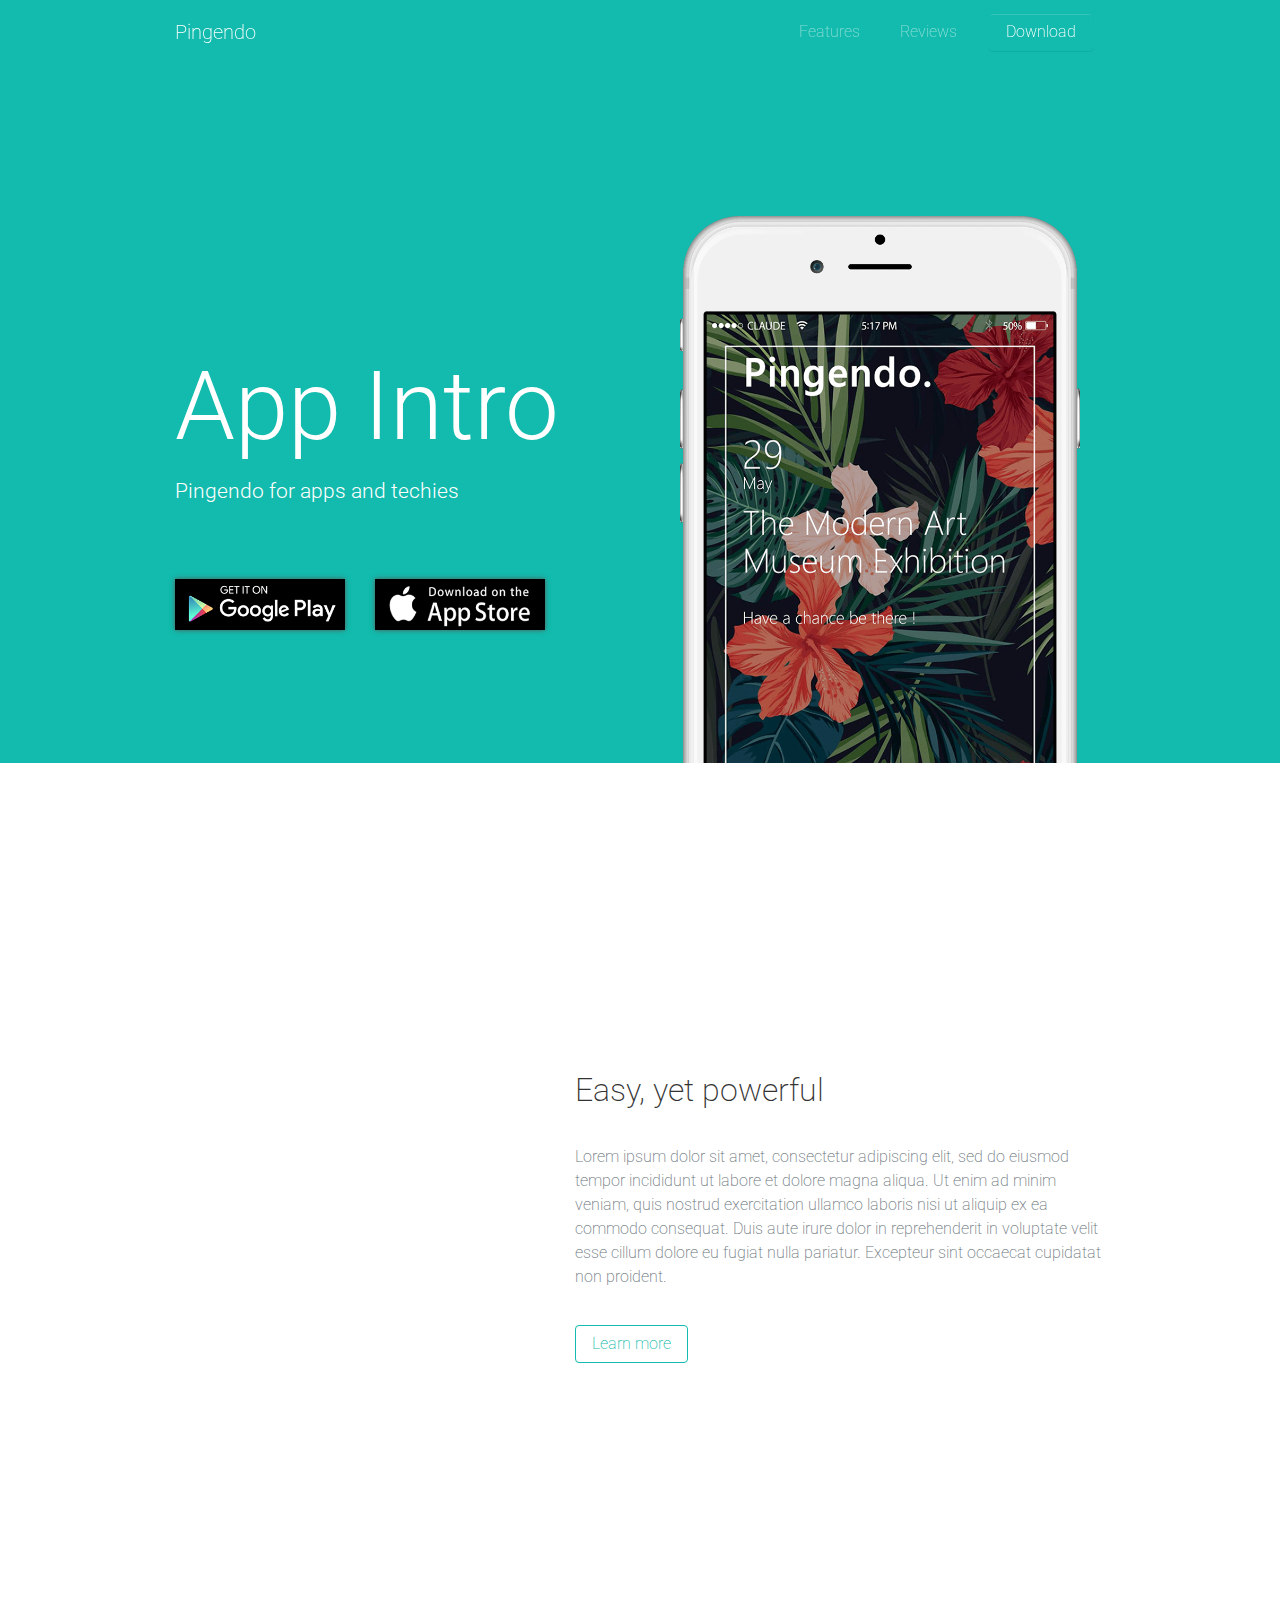
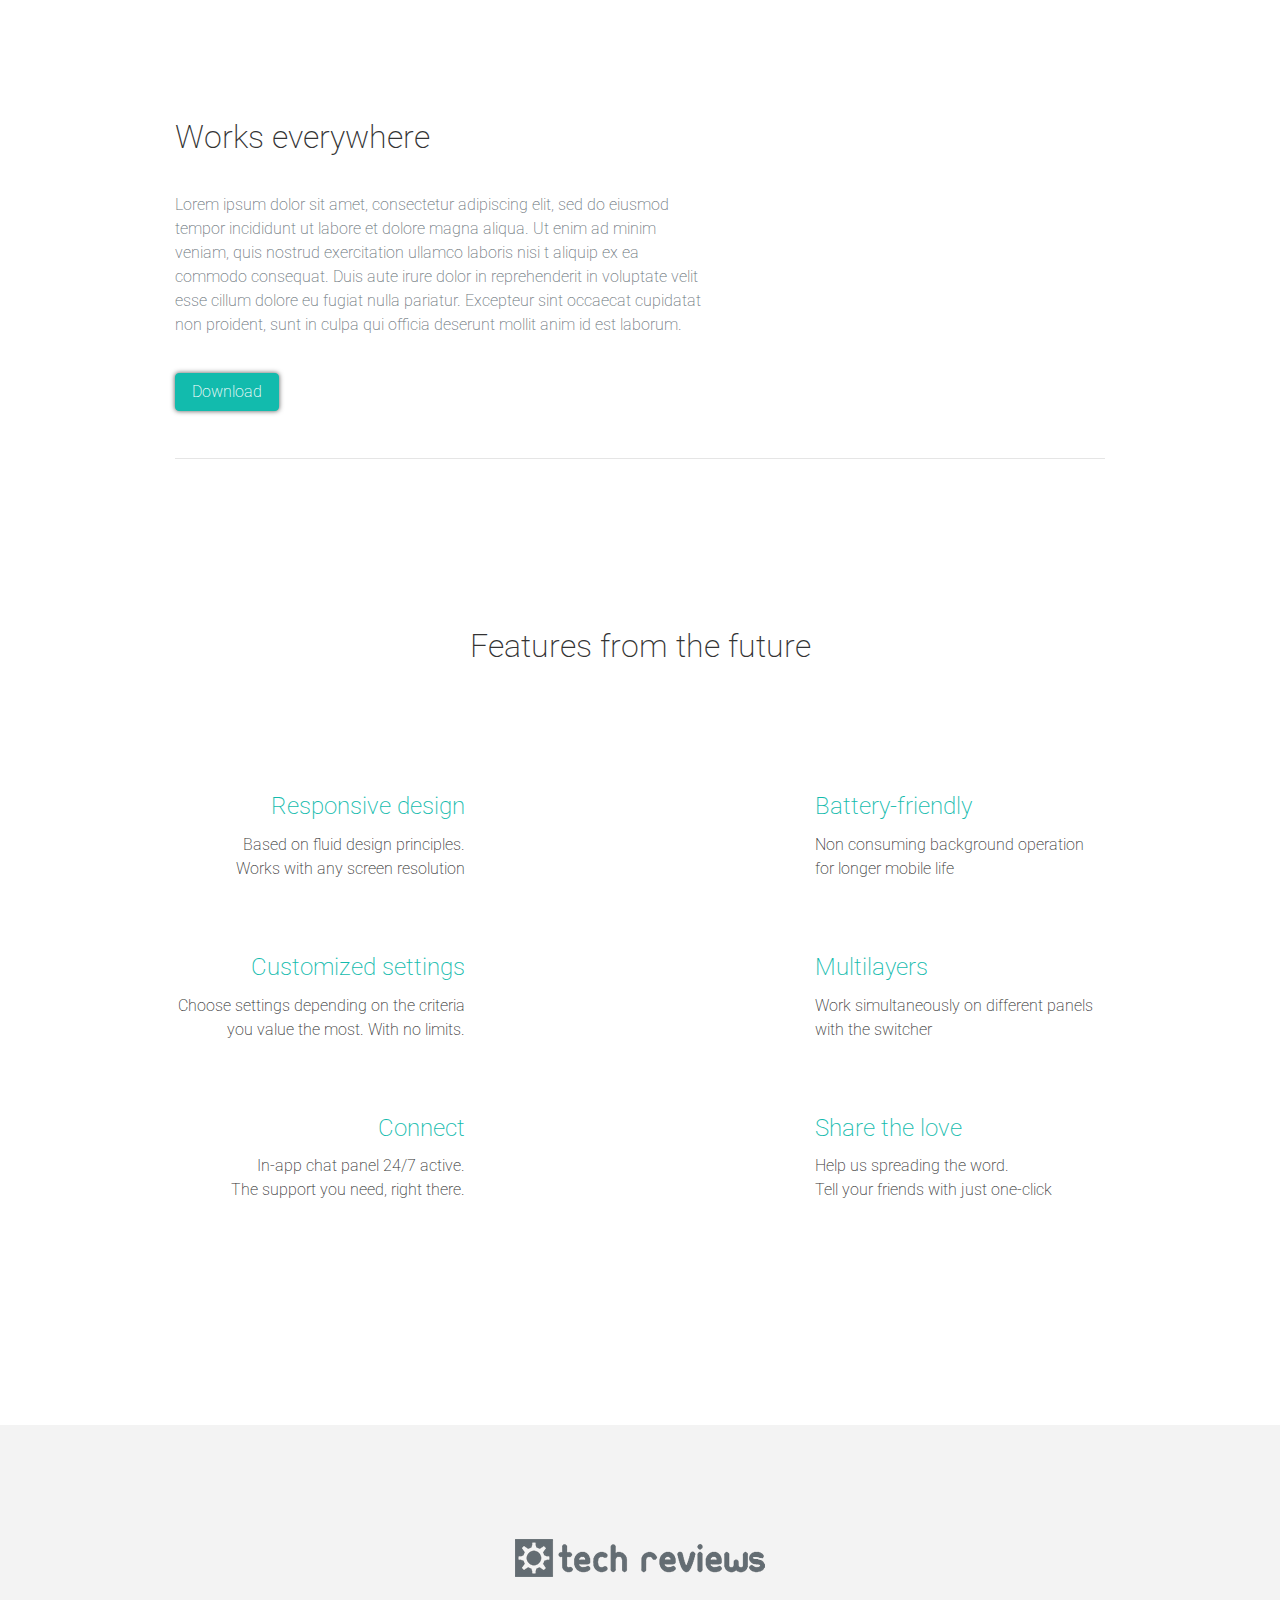
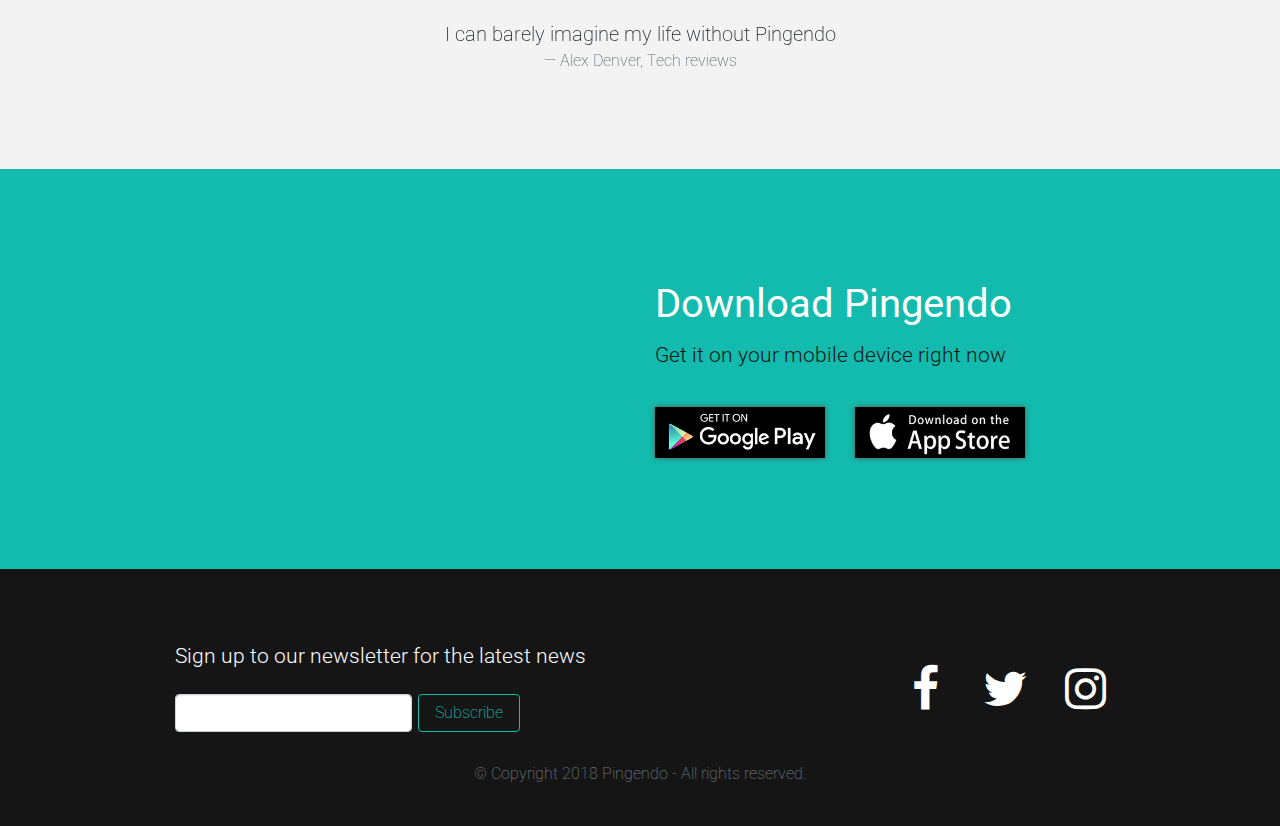
==== index.html @ b456b9fa "Commit" ====
<!DOCTYPE html>
<html>

<head>
  <meta charset="utf-8">
  <meta name="viewport" content="width=device-width, initial-scale=1">
  <!-- PAGE settings -->
  <link rel="icon" href="https://templates.pingendo.com/assets/Pingendo_favicon.ico">
  <title>App Aquamarine - Pingendo template</title>
  <meta name="description" content="Free Bootstrap 4 Pingendo Aquamarine template made for app and softwares.">
  <meta name="keywords" content="Pingendo app aquamarine free template bootstrap 4">
  <!-- CSS dependencies -->
  <link rel="stylesheet" href="https://cdnjs.cloudflare.com/ajax/libs/font-awesome/4.7.0/css/font-awesome.min.css" type="text/css">
  <link rel="stylesheet" href="aquamarine.css">
  <!-- Script: Make my navbar transparent when the document is scrolled to top -->
  <script src="js/navbar-ontop.js"></script>
  <!-- Script: Animated entrance -->
  <script src="js/animate-in.js"></script>
</head>

<body>
  <!-- Navbar -->
  <nav class="navbar navbar-expand-md navbar-dark fixed-top bg-dark">
    <div class="container"> <a class="navbar-brand" href="#">Pingendo</a> <button class="navbar-toggler navbar-toggler-right" type="button" data-toggle="collapse" data-target="#navbar2SupportedContent" aria-controls="navbar2SupportedContent" aria-expanded="false" aria-label="Toggle navigation"> <span class="navbar-toggler-icon"></span> </button>
      <div class="collapse navbar-collapse text-center justify-content-end" id="navbar2SupportedContent">
        <ul class="navbar-nav">
          <li class="nav-item mx-2"> <a class="nav-link" href="#features">Features</a> </li>
          <li class="nav-item mx-2"> <a class="nav-link" href="#reviews">Reviews</a> </li>
        </ul> <a class="btn navbar-btn text-white mx-2 btn-primary" href="#download">Download</a> </div>
    </div>
  </nav>
  <!-- Cover -->
  <div class="pt-5 bg-primary">
    <div class="container mt-5 pt-5">
      <div class="row">
        <div class="col-md-6 my-5 text-lg-left text-center align-self-center">
          <h1 class="display-1">App Intro</h1>
          <p class="lead">Pingendo for apps and techies</p>
          <div class="row mt-5">
            <div class="col-6 col-lg-5"> <a href="#">
                <img class="center-block img-fluid d-block shadowed" src="assets/app/download_android.png"> </a> </div>
            <div class="col-6 col-lg-5"> <a href="#">
                <img class="center-block img-fluid d-block shadowed" src="assets/app/download_ios.png"> </a> </div>
          </div>
        </div>
        <div class="col-md-6"> <img class="img-fluid d-block mx-auto" src="assets/app/iphone_cover_light.png" width="400"> </div>
      </div>
    </div>
  </div>
  <!-- Article style section -->
  <div class="py-5">
    <div class="container">
      <div class="row py-5">
        <div class="col-md-5 order-2 order-md-1"> <img class="img-fluid d-block my-3 mx-auto animate-in-left" src="assets/app/iphone_side_light.png" width="200"> </div>
        <div class="col-md-7 align-self-center order-1 order-md-2 my-3 text-md-left text-center">
          <h2>Easy, yet powerful</h2>
          <p class="my-4 text-muted">Lorem ipsum dolor sit amet, consectetur adipiscing elit, sed do eiusmod tempor incididunt ut labore et dolore magna aliqua. Ut enim ad minim veniam, quis nostrud exercitation ullamco laboris nisi ut aliquip ex ea commodo consequat. Duis aute
            irure dolor in reprehenderit in voluptate velit esse cillum dolore eu fugiat nulla pariatur. Excepteur sint occaecat cupidatat non proident.</p> <a class="btn btn-outline-primary" href="#features">Learn more</a> </div>
      </div>
      <div class="row pt-5">
        <div class="align-self-center col-lg-7 text-md-left text-center">
          <h2>Works everywhere</h2>
          <p class="my-4 text-muted">Lorem ipsum dolor sit amet, consectetur adipiscing elit, sed do eiusmod tempor incididunt ut labore et dolore magna aliqua. Ut enim ad minim veniam, quis nostrud exercitation ullamco laboris nisi t aliquip ex ea commodo consequat. Duis aute
            irure dolor in reprehenderit in voluptate velit esse cillum dolore eu fugiat nulla pariatur. Excepteur sint occaecat cupidatat non proident, sunt in culpa qui officia deserunt mollit anim id est laborum.</p> <a class="btn btn-primary shadowed"
            href="#download">Download</a> </div>
        <div class="align-self-center mt-5 col-lg-5"> <img class="img-fluid d-block animate-in-right" src="assets/app/iphone_ipad_light.png"> </div>
      </div>
      <hr class="mt-0"> </div>
  </div>
  <!-- Features -->
  <div class="py-5" id="features">
    <div class="container">
      <div class="row">
        <div class="col-md-12 text-center">
          <h2 class="pb-4">Features from the future</h2>
        </div>
      </div>
      <div class="row">
        <div class="align-self-center text-md-right text-center col-lg-4 col-md-6">
          <h4 class="text-primary">Responsive design</h4>
          <p class="mb-5">Based on fluid design principles. <br>Works with any screen resolution</p>
          <h4 class="text-primary">Customized settings</h4>
          <p class="mb-5">Choose settings depending on the criteria you value the most. With no limits.</p>
          <h4 class="text-primary">Connect</h4>
          <p class="mb-5">In-app chat panel 24/7 active. <br>The support you need, right there.</p>
        </div>
        <div class="my-3 col-md-4 d-none d-lg-block"> <img class="img-fluid d-block mx-auto animate-in-down" src="assets/app/iphone_features_light.png" width="300"> </div>
        <div class="align-self-center text-md-left text-center col-lg-4 col-md-6">
          <h4 class="text-primary">Battery-friendly</h4>
          <p class="mb-5">Non consuming background operation for longer mobile life</p>
          <h4 class="text-primary">Multilayers</h4>
          <p class="mb-5">Work simultaneously on different panels with the switcher</p>
          <h4 class="text-primary">Share the love</h4>
          <p class="mb-5">Help us spreading the word. <br>Tell your friends with just one-click</p>
        </div>
      </div>
    </div>
  </div>
  <!-- Features -->
  <!-- Carousel reviews -->
  <div class="py-5 section text-center bg-light" id="reviews">
    <div class="container">
      <div class="row">
        <div class="col-md-12">
          <div id="carousel" class="carousel slide" data-ride="carousel" data-interval="5000">
            <div class="carousel-inner" role="listbox">
              <div class="carousel-item active"> <img src="assets/app/reviews_logo_1_light.png" class="img-block mx-auto my-3 d-block" width="250" data-holder-rendered="true">
                <div class="blockquote ">
                  <p class="m-0">I can barely imagine my life without Pingendo</p>
                  <div class="blockquote-footer">Alex Denver, Tech reviews</div>
                </div>
              </div>
              <div class="carousel-item"> <img src="assets/app/reviews_logo_2_light.png" class="img-fluid my-3 mx-auto d-block" data-holder-rendered="true">
                <div class="blockquote ">
                  <p class="m-0">Pingendo sets a new standard for apps.</p>
                  <div class="blockquote-footer">Sarah Krichko, APPetizer</div>
                </div>
              </div>
              <div class="carousel-item"> <img src="assets/app/reviews_logo_3_light.png" class="img-fluid my-3 mx-auto d-block" data-holder-rendered="true">
                <div class="blockquote ">
                  <p class="m-0">Amazing, unique, essential and priceless</p>
                  <div class="blockquote-footer">Monica Lay, News apps</div>
                </div>
              </div>
            </div>
          </div>
        </div>
      </div>
    </div>
  </div>
  <!-- Call to action -->
  <div class="bg-primary" id="download">
    <div class="container">
      <div class="row py-3">
        <div class="col-md-6"> <img class="img-fluid d-block my-4 animate-in-left" src="assets/app/iphone_isometric_light.png"> </div>
        <div class="col-md-6 align-self-center text-center text-md-left">
          <h1><b>Download Pingendo</b></h1>
          <p class="lead text-dark">Get it on your mobile device right now</p>
          <div class="row mt-4">
            <div class="col-6 col-md-5"> <a href="#">
                <img class="center-block img-fluid d-block shadowed" src="assets/app/download_android.png"> </a> </div>
            <div class="col-6 col-md-5"> <a href="#">
                <img class="center-block img-fluid d-block shadowed" src="assets/app/download_ios.png"> </a> </div>
          </div>
        </div>
      </div>
    </div>
  </div>
  <!-- Footer -->
  <div class="pt-5 bg-dark">
    <div class="container">
      <div class="row">
        <div class="col-md-9">
          <p class="lead">Sign up to our newsletter for the latest news</p>
          <form class="form-inline">
            <div class="form-group"> <input type="email" class="form-control my-1 mr-1" placeholder="Your e-mail here"> </div> <button type="submit" class="btn my-1 btn-outline-primary">Subscribe</button> </form>
        </div>
        <div class="col-4 col-md-1 align-self-center my-3"> <a href="https://www.facebook.com" target="blank"><i class="fa fa-fw fa-facebook fa-3x text-white"></i></a> </div>
        <div class="col-4 col-md-1 align-self-center my-3"> <a href="https://twitter.com" target="blank"><i class="fa fa-fw fa-twitter fa-3x text-white"></i></a> </div>
        <div class="col-4 col-md-1 align-self-center my-3"> <a href="https://www.instagram.com" target="blank"><i class="fa fa-fw fa-instagram fa-3x text-white"></i></a> </div>
      </div>
      <div class="row">
        <div class="col-md-12 my-3 text-center">
          <p class="text-muted">© Copyright 2018 Pingendo - All rights reserved.</p>
        </div>
      </div>
    </div>
  </div>
  <!-- JavaScript dependencies -->
  <script src="https://code.jquery.com/jquery-3.3.1.min.js"></script>
  <script src="https://cdnjs.cloudflare.com/ajax/libs/popper.js/1.14.3/umd/popper.min.js" integrity="sha384-ZMP7rVo3mIykV+2+9J3UJ46jBk0WLaUAdn689aCwoqbBJiSnjAK/l8WvCWPIPm49" crossorigin="anonymous"></script>
  <script src="https://stackpath.bootstrapcdn.com/bootstrap/4.1.3/js/bootstrap.min.js" integrity="sha384-ChfqqxuZUCnJSK3+MXmPNIyE6ZbWh2IMqE241rYiqJxyMiZ6OW/JmZQ5stwEULTy" crossorigin="anonymous"></script>
  <!-- Script: Smooth scrolling between anchors in the same page -->
  <script src="js/smooth-scroll.js"></script>
</body>

</html>
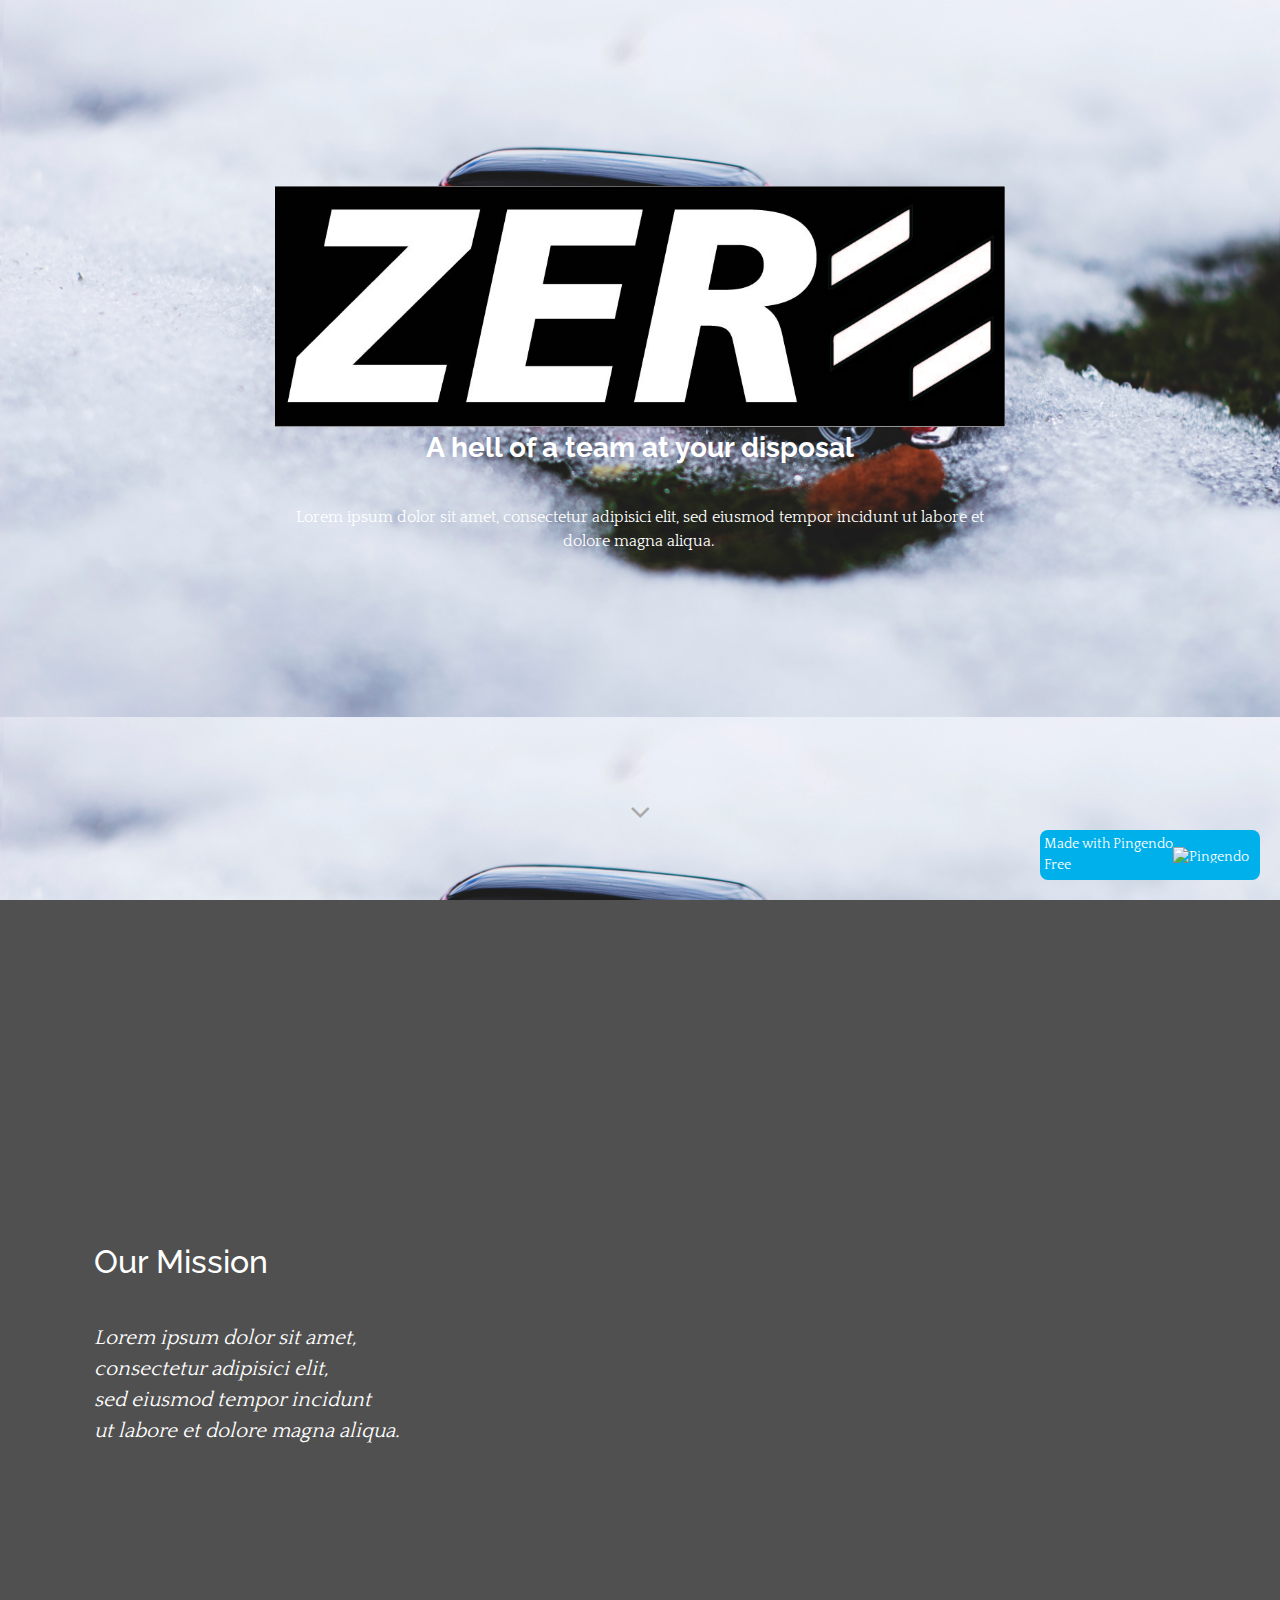
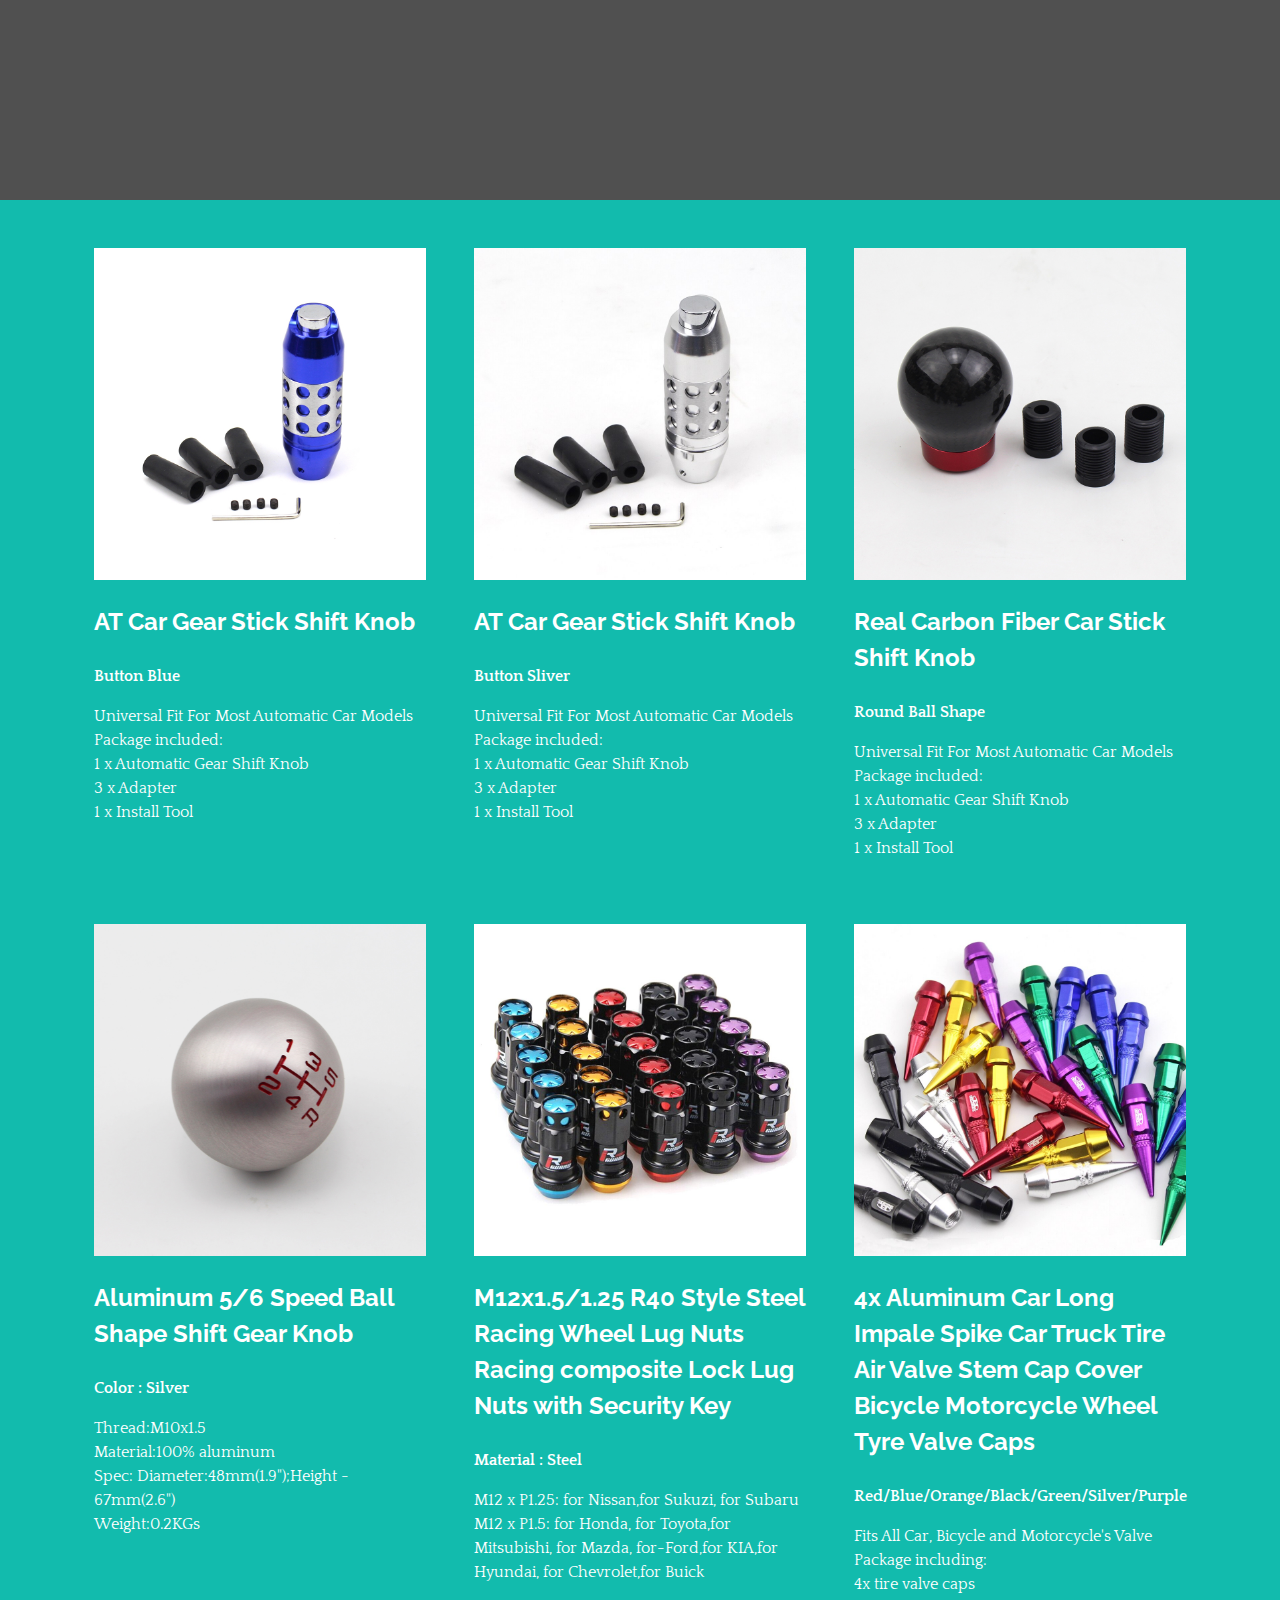
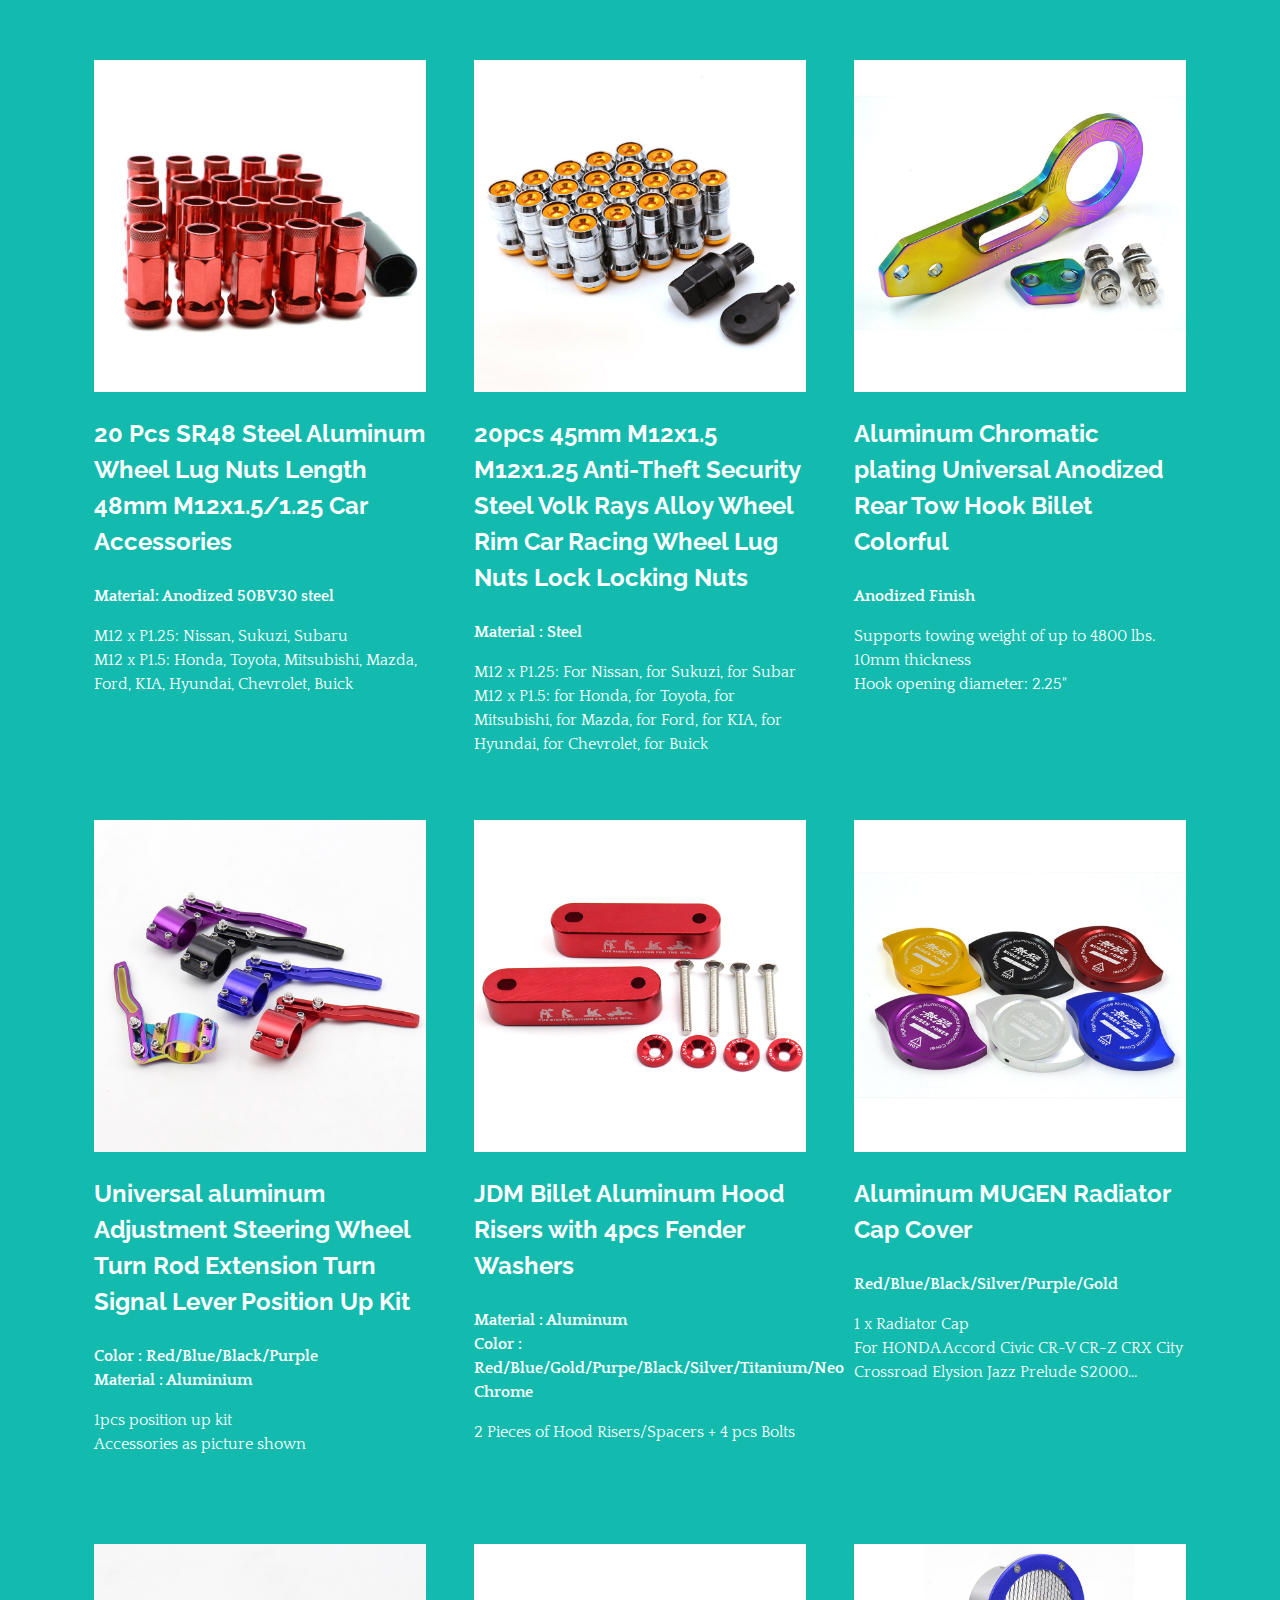
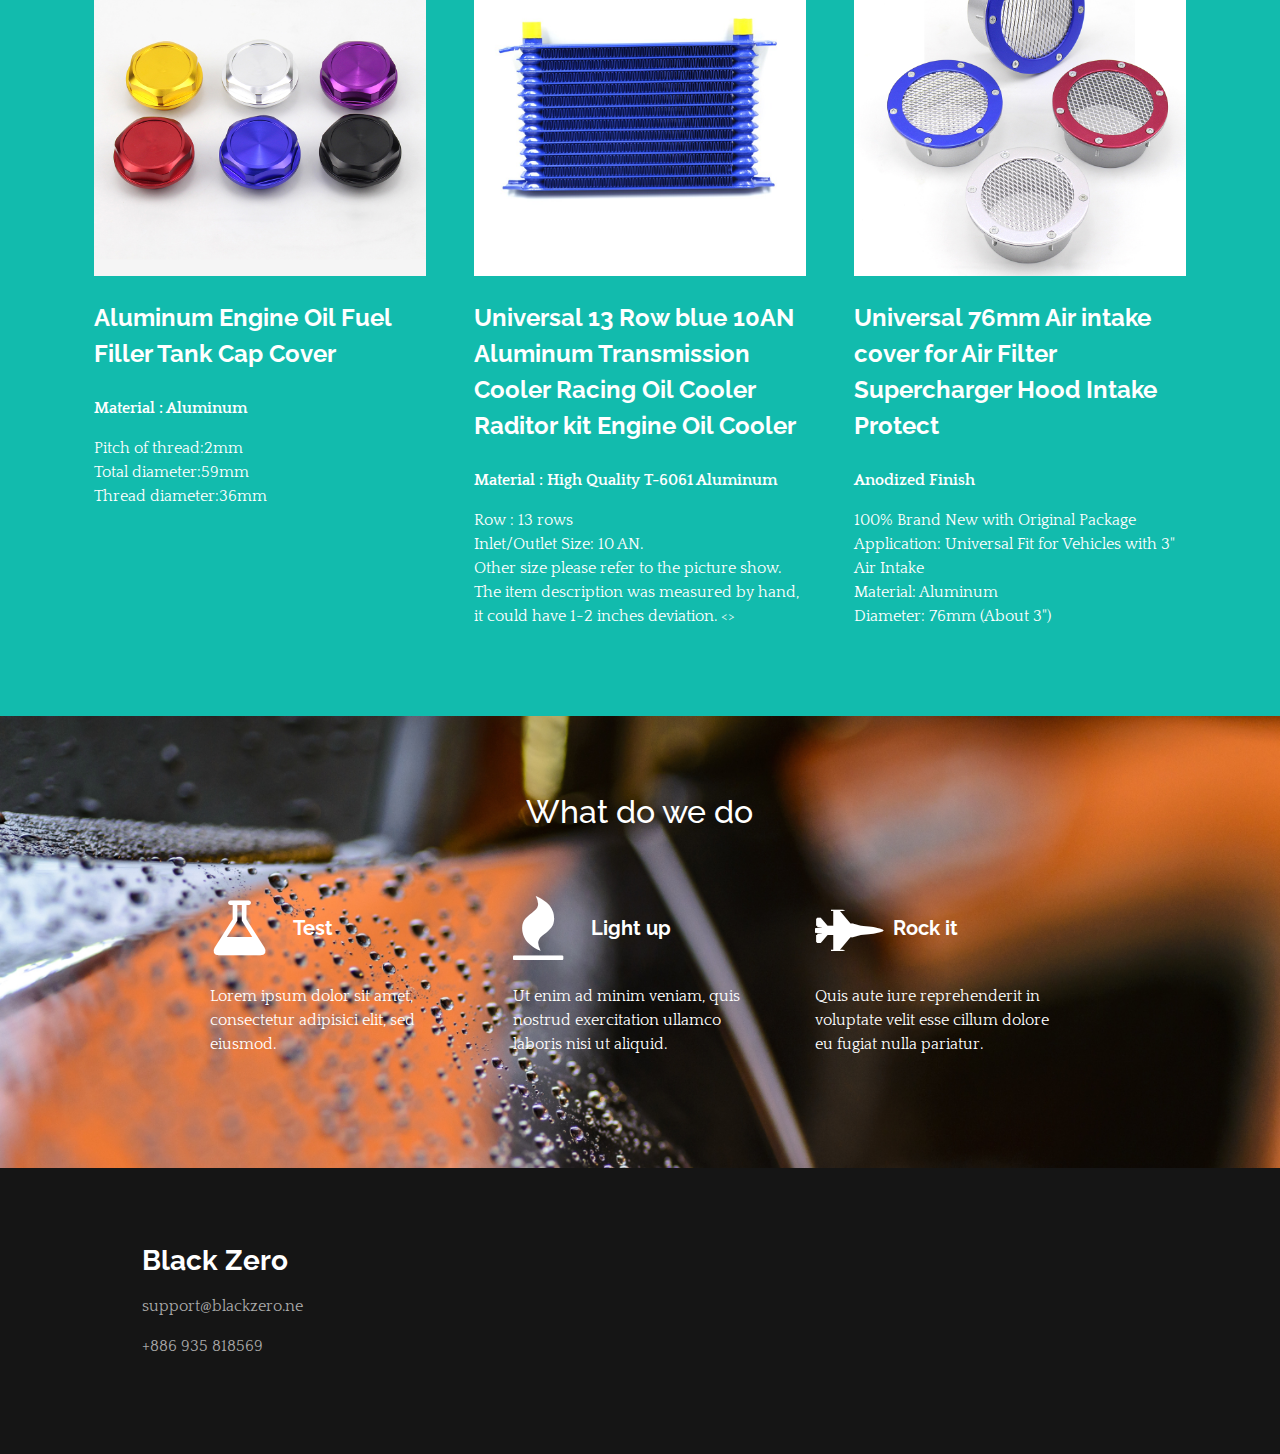
==== commit 0aec2222: "Renew" ====
--- a/index.html
+++ b/index.html
@@ -5,173 +5,220 @@
   <meta charset="utf-8">
   <meta name="viewport" content="width=device-width, initial-scale=1">
   <!-- PAGE settings -->
-  <link rel="icon" href="https://templates.pingendo.com/assets/Pingendo_favicon.ico">
-  <title>App Aquamarine - Pingendo template</title>
-  <meta name="description" content="Free Bootstrap 4 Pingendo Aquamarine template made for app and softwares.">
-  <meta name="keywords" content="Pingendo app aquamarine free template bootstrap 4">
+  <link rel="icon" href="assets/img/logo.ico">
+  <title>Black Zero</title>
+  <meta name="description" content="Free Bootstrap 4 Pingendo Smke template single landing page team">
+  <meta name="keywords" content="Pingendo smke free template bootstrap 4">
   <!-- CSS dependencies -->
   <link rel="stylesheet" href="https://cdnjs.cloudflare.com/ajax/libs/font-awesome/4.7.0/css/font-awesome.min.css" type="text/css">
-  <link rel="stylesheet" href="aquamarine.css">
-  <!-- Script: Make my navbar transparent when the document is scrolled to top -->
+  <link rel="stylesheet" href="colorful.css">
+  <!-- Script: Navbar on-top -->
   <script src="js/navbar-ontop.js"></script>
-  <!-- Script: Animated entrance -->
-  <script src="js/animate-in.js"></script>
 </head>
 
 <body>
-  <!-- Navbar -->
-  <nav class="navbar navbar-expand-md navbar-dark fixed-top bg-dark">
-    <div class="container"> <a class="navbar-brand" href="#">Pingendo</a> <button class="navbar-toggler navbar-toggler-right" type="button" data-toggle="collapse" data-target="#navbar2SupportedContent" aria-controls="navbar2SupportedContent" aria-expanded="false" aria-label="Toggle navigation"> <span class="navbar-toggler-icon"></span> </button>
-      <div class="collapse navbar-collapse text-center justify-content-end" id="navbar2SupportedContent">
+  <nav class="navbar navbar-expand-md fixed-top navbar-dark bg-dark" style="">
+    <div class="container">
+      <a class="navbar-brand" href="#"><b>Black Zero</b></a>
+      <button class="navbar-toggler navbar-toggler-right" type="button" data-toggle="collapse" data-target="#navbar3SupportedContent" aria-controls="navbar3SupportedContent" aria-expanded="false" aria-label="Toggle navigation"> <span class="navbar-toggler-icon"></span> </button>
+      <div class="collapse navbar-collapse text-center justify-content-end" id="navbar3SupportedContent">
         <ul class="navbar-nav">
-          <li class="nav-item mx-2"> <a class="nav-link" href="#features">Features</a> </li>
-          <li class="nav-item mx-2"> <a class="nav-link" href="#reviews">Reviews</a> </li>
-        </ul> <a class="btn navbar-btn text-white mx-2 btn-primary" href="#download">Download</a> </div>
+          <li class="nav-item">
+            <a class="nav-link" href="#what">What</a>
+          </li>
+          <li class="nav-item">
+            <a class="nav-link" href="#product">Product</a>
+          </li>
+        </ul>
+        <a class="btn navbar-btn btn-outline-light" href="#us">Contact us</a>
+      </div>
     </div>
   </nav>
-  <!-- Cover -->
-  <div class="pt-5 bg-primary">
-    <div class="container mt-5 pt-5">
-      <div class="row">
-        <div class="col-md-6 my-5 text-lg-left text-center align-self-center">
-          <h1 class="display-1">App Intro</h1>
-          <p class="lead">Pingendo for apps and techies</p>
-          <div class="row mt-5">
-            <div class="col-6 col-lg-5"> <a href="#">
-                <img class="center-block img-fluid d-block shadowed" src="assets/app/download_android.png"> </a> </div>
-            <div class="col-6 col-lg-5"> <a href="#">
-                <img class="center-block img-fluid d-block shadowed" src="assets/app/download_ios.png"> </a> </div>
-          </div>
-        </div>
-        <div class="col-md-6"> <img class="img-fluid d-block mx-auto" src="assets/app/iphone_cover_light.png" width="400"> </div>
-      </div>
-    </div>
-  </div>
-  <!-- Article style section -->
-  <div class="py-5">
-    <div class="container">
-      <div class="row py-5">
-        <div class="col-md-5 order-2 order-md-1"> <img class="img-fluid d-block my-3 mx-auto animate-in-left" src="assets/app/iphone_side_light.png" width="200"> </div>
-        <div class="col-md-7 align-self-center order-1 order-md-2 my-3 text-md-left text-center">
-          <h2>Easy, yet powerful</h2>
-          <p class="my-4 text-muted">Lorem ipsum dolor sit amet, consectetur adipiscing elit, sed do eiusmod tempor incididunt ut labore et dolore magna aliqua. Ut enim ad minim veniam, quis nostrud exercitation ullamco laboris nisi ut aliquip ex ea commodo consequat. Duis aute
-            irure dolor in reprehenderit in voluptate velit esse cillum dolore eu fugiat nulla pariatur. Excepteur sint occaecat cupidatat non proident.</p> <a class="btn btn-outline-primary" href="#features">Learn more</a> </div>
-      </div>
-      <div class="row pt-5">
-        <div class="align-self-center col-lg-7 text-md-left text-center">
-          <h2>Works everywhere</h2>
-          <p class="my-4 text-muted">Lorem ipsum dolor sit amet, consectetur adipiscing elit, sed do eiusmod tempor incididunt ut labore et dolore magna aliqua. Ut enim ad minim veniam, quis nostrud exercitation ullamco laboris nisi t aliquip ex ea commodo consequat. Duis aute
-            irure dolor in reprehenderit in voluptate velit esse cillum dolore eu fugiat nulla pariatur. Excepteur sint occaecat cupidatat non proident, sunt in culpa qui officia deserunt mollit anim id est laborum.</p> <a class="btn btn-primary shadowed"
-            href="#download">Download</a> </div>
-        <div class="align-self-center mt-5 col-lg-5"> <img class="img-fluid d-block animate-in-right" src="assets/app/iphone_ipad_light.png"> </div>
-      </div>
-      <hr class="mt-0"> </div>
-  </div>
-  <!-- Features -->
-  <div class="py-5" id="features">
-    <div class="container">
-      <div class="row">
-        <div class="col-md-12 text-center">
-          <h2 class="pb-4">Features from the future</h2>
-        </div>
-      </div>
-      <div class="row">
-        <div class="align-self-center text-md-right text-center col-lg-4 col-md-6">
-          <h4 class="text-primary">Responsive design</h4>
-          <p class="mb-5">Based on fluid design principles. <br>Works with any screen resolution</p>
-          <h4 class="text-primary">Customized settings</h4>
-          <p class="mb-5">Choose settings depending on the criteria you value the most. With no limits.</p>
-          <h4 class="text-primary">Connect</h4>
-          <p class="mb-5">In-app chat panel 24/7 active. <br>The support you need, right there.</p>
-        </div>
-        <div class="my-3 col-md-4 d-none d-lg-block"> <img class="img-fluid d-block mx-auto animate-in-down" src="assets/app/iphone_features_light.png" width="300"> </div>
-        <div class="align-self-center text-md-left text-center col-lg-4 col-md-6">
-          <h4 class="text-primary">Battery-friendly</h4>
-          <p class="mb-5">Non consuming background operation for longer mobile life</p>
-          <h4 class="text-primary">Multilayers</h4>
-          <p class="mb-5">Work simultaneously on different panels with the switcher</p>
-          <h4 class="text-primary">Share the love</h4>
-          <p class="mb-5">Help us spreading the word. <br>Tell your friends with just one-click</p>
-        </div>
-      </div>
-    </div>
-  </div>
-  <!-- Features -->
-  <!-- Carousel reviews -->
-  <div class="py-5 section text-center bg-light" id="reviews">
-    <div class="container">
-      <div class="row">
-        <div class="col-md-12">
-          <div id="carousel" class="carousel slide" data-ride="carousel" data-interval="5000">
-            <div class="carousel-inner" role="listbox">
-              <div class="carousel-item active"> <img src="assets/app/reviews_logo_1_light.png" class="img-block mx-auto my-3 d-block" width="250" data-holder-rendered="true">
-                <div class="blockquote ">
-                  <p class="m-0">I can barely imagine my life without Pingendo</p>
-                  <div class="blockquote-footer">Alex Denver, Tech reviews</div>
+  <div class="py-5 text-center cover d-flex flex-column bg-primary" style="	background-image: url(assets/img/vintage-car-on-snow-325680.jpg);	background-position: top left;	background-size: 100%;	background-repeat: repeat;">
+    <div class="container my-auto">
+      <div class="row">
+        <div class="mx-auto col-lg-8 col-md-8">
+          <img class="img-fluid d-block" src="assets/img/Logo.jpg">
+          <h3 class="mb-4"><b>A hell of a team at your disposal</b></h3>
+          <p>Lorem ipsum dolor sit amet, consectetur adipisici elit, sed eiusmod tempor incidunt ut labore et dolore magna aliqua.&nbsp;</p>
+        </div>
+      </div>
+    </div>
+    <div class="container mt-auto">
+      <div class="row">
+        <div class="mx-auto col-lg-6 col-md-8 col-10">
+          <a href="#mission"><i class="d-block fa fa-angle-down fa-2x"></i></a>
+        </div>
+      </div>
+    </div>
+  </div>
+  <div class="py-5 filter-dark cover bg-fixed" id="mission" style="	background-image: url(assets/img/auto-automobile-automotive-car-305070.jpg);	background-position: center bottom;	background-size: cover;	background-repeat: repeat;">
+    <div class="container my-auto">
+      <div class="row">
+        <div class="col-md-8 p-3 text-white">
+          <h2 class="mb-4">Our Mission</h2>
+          <p class="lead"><i>Lorem ipsum dolor sit amet,&nbsp;<br>consectetur adipisici elit,&nbsp;<br>sed eiusmod tempor incidunt&nbsp;<br>ut labore et dolore magna aliqua.</i></p>
+        </div>
+      </div>
+    </div>
+  </div>
+  <div class="py-3 bg-primary" id="product">
+    <div class="container">
+      <div class="row">
+        <div class="col-md-4 col-6 p-3"> <img class="img-fluid d-block" src="assets/product/1.jpg">
+          <h4 class="my-3"><b>AT Car Gear Stick Shift Knob</b> </h4>
+          <p class=""><b>Button Blue</b></p>
+          <p class="">Universal Fit For Most Automatic Car Models<br> Package included:<br> 1 x Automatic Gear Shift Knob<br> 3 x Adapter<br> 1 x Install Tool<br></p>
+        </div>
+        <div class="col-md-4 col-6 p-3"> <img class="img-fluid d-block" src="assets/product/2.jpg">
+          <h4 class="my-3"><b>AT Car Gear Stick Shift Knob</b> </h4>
+          <p><b>Button Sliver</b></p>
+          <p>Universal Fit For Most Automatic Car Models<br> Package included:<br> 1 x Automatic Gear Shift Knob<br> 3 x Adapter<br> 1 x Install Tool<br></p>
+        </div>
+        <div class="col-md-4 col-6 p-3"> <img class="img-fluid d-block" src="assets/product/3.jpg">
+          <h4 class="my-3"><b>Real Carbon Fiber Car Stick Shift Knob</b> </h4>
+          <p><b>Round Ball Shape</b></p>
+          <p>Universal Fit For Most Automatic Car Models<br> Package included:<br> 1 x Automatic Gear Shift Knob<br> 3 x Adapter<br> 1 x Install Tool<br></p>
+        </div>
+        <div class="col-md-4 col-6 p-3"> <img class="img-fluid d-block" src="assets/product/4.jpg">
+          <h4 class="my-3"><b>Aluminum 5/6 Speed Ball Shape Shift Gear Knob</b> </h4>
+          <p><b>Color : Silver</b></p>
+          <p>Thread:M10x1.5<br> Material:100% aluminum<br> Spec: Diameter:48mm(1.9");Height - 67mm(2.6")<br> Weight:0.2KGs<br>
+          </p>
+        </div>
+        <div class="col-md-4 col-6 p-3"> <img class="img-fluid d-block" src="assets/product/5.jpg">
+          <h4 class="my-3"><b>M12x1.5/1.25 R40 Style Steel Racing Wheel Lug Nuts Racing composite Lock Lug Nuts with Security Key</b> </h4>
+          <p><b>Material : Steel</b></p>
+          <p>M12 x P1.25: for Nissan,for Sukuzi, for Subaru<br>M12 x P1.5: for Honda, for Toyota,for Mitsubishi, for Mazda, for-Ford,for KIA,for Hyundai, for Chevrolet,for Buick <br></p>
+        </div>
+        <div class="col-md-4 col-6 p-3"> <img class="img-fluid d-block" src="assets/product/6.jpg">
+          <h4 class="my-3"><b>4x Aluminum Car Long Impale Spike Car Truck Tire Air Valve Stem Cap Cover Bicycle Motorcycle Wheel Tyre Valve Caps</b> </h4>
+          <p><b>Red/Blue/Orange/Black/Green/Silver/Purple</b></p>
+          <p> Fits All Car, Bicycle and Motorcycle's Valve<br> Package including:<br> 4x tire valve caps<br>
+          </p>
+        </div>
+        <div class="col-md-4 col-6 p-3"> <img class="img-fluid d-block" src="assets/product/7.jpg">
+          <h4 class="my-3"><b>20 Pcs SR48 Steel Aluminum Wheel Lug Nuts Length 48mm M12x1.5/1.25 Car Accessories</b> </h4>
+          <p><b>Material: Anodized 50BV30 steel</b></p>
+          <p>M12 x P1.25: Nissan, Sukuzi, Subaru<br> M12 x P1.5: Honda, Toyota, Mitsubishi, Mazda, Ford, KIA, Hyundai, Chevrolet, Buick<br>
+          </p>
+        </div>
+        <div class="col-md-4 col-6 p-3"> <img class="img-fluid d-block" src="assets/product/8.jpg">
+          <h4 class="my-3"><b>20pcs 45mm M12x1.5 M12x1.25 Anti-Theft Security Steel Volk Rays Alloy Wheel Rim Car Racing Wheel Lug Nuts Lock Locking Nuts</b> </h4>
+          <p><b>Material : Steel</b></p>
+          <p>M12 x P1.25: For Nissan, for Sukuzi, for Subar<br> M12 x P1.5: for Honda, for Toyota, for Mitsubishi, for Mazda, for Ford, for KIA, for Hyundai, for Chevrolet, for Buick<br>
+          </p>
+        </div>
+        <div class="col-md-4 col-6 p-3"> <img class="img-fluid d-block" src="assets/product/9.jpg">
+          <h4 class="my-3"><b>Aluminum Chromatic plating Universal Anodized Rear Tow Hook Billet Colorful</b> </h4>
+          <p><b>Anodized Finish</b></p>
+          <p>Supports towing weight of up to 4800 lbs.<br> 10mm thickness<br> Hook opening diameter: 2.25"<br>
+          </p>
+        </div>
+        <div class="col-md-4 col-6 p-3"> <img class="img-fluid d-block" src="assets/product/10.jpg">
+          <h4 class="my-3"><b>Universal aluminum Adjustment Steering Wheel Turn Rod Extension Turn Signal Lever Position Up Kit</b> </h4>
+          <p><b>Color : Red/Blue/Black/Purple<br>Material : Aluminium</b><br></p>
+          <p>1pcs position up kit<br> Accessories as picture shown<br>
+            <br>
+          </p>
+        </div>
+        <div class="col-md-4 col-6 p-3"> <img class="img-fluid d-block" src="assets/product/11.jpg">
+          <h4 class="my-3"><b>JDM Billet Aluminum Hood Risers with 4pcs Fender Washers</b> </h4>
+          <p><b>Material : Aluminum<br> Color : Red/Blue/Gold/Purpe/Black/Silver/Titanium/Neo Chrome<br>
+            </b></p>
+          <p> 2 Pieces of Hood Risers/Spacers + 4 pcs Bolts<br>
+          </p>
+        </div>
+        <div class="col-md-4 col-6 p-3"> <img class="img-fluid d-block" src="assets/product/12.jpg">
+          <h4 class="my-3"><b>Aluminum MUGEN Radiator Cap Cover</b> </h4>
+          <p><b>Red/Blue/Black/Silver/Purple/Gold</b></p>
+          <p> 1 x Radiator Cap <br> For HONDA Accord Civic CR-V CR-Z CRX City Crossroad Elysion Jazz Prelude S2000...<br>
+          </p>
+        </div>
+        <div class="col-md-4 col-6 p-3"> <img class="img-fluid d-block" src="assets/product/13.jpg">
+          <h4 class="my-3"><b>Aluminum Engine Oil Fuel Filler Tank Cap Cover</b> </h4>
+          <p><b>Material : Aluminum</b></p>
+          <p>Pitch of thread:2mm<br> Total diameter:59mm<br> Thread diameter:36mm<br>
+            <br>
+          </p>
+        </div>
+        <div class="col-md-4 col-6 p-3"> <img class="img-fluid d-block" src="assets/product/14.jpg">
+          <h4 class="my-3"><b>Universal 13 Row blue 10AN Aluminum Transmission Cooler Racing Oil Cooler Raditor kit Engine Oil Cooler</b> </h4>
+          <p><b>Material : High Quality T-6061 Aluminum</b></p>
+          <p>Row : 13 rows<br> Inlet/Outlet Size: 10 AN.<br> Other size please refer to the picture show.<br> The item description was measured by hand, it could have 1-2 inches deviation. &lt;&gt; <br>
+          </p>
+        </div>
+        <div class="col-md-4 col-6 p-3" style=""> <img class="img-fluid d-block" src="assets/product/16.jpg" style="">
+          <h4 class="my-3"><b>Universal 76mm Air intake cover for Air Filter Supercharger Hood Intake Protect</b> </h4>
+          <p><b>Anodized Finish</b></p>
+          <p>100% Brand New with Original Package<br> Application: Universal Fit for Vehicles with 3" Air Intake<br> Material: Aluminum<br> Diameter: 76mm (About 3")<br>
+            <br>
+          </p>
+        </div>
+      </div>
+    </div>
+  </div>
+  <div class="py-5 bg-light" id="what" style="	background-image: url(assets/img/blur-close-up-dewdrops-drops-248395.jpg);	background-position: top left;	background-size: 100%;	background-repeat: repeat;">
+    <div class="container">
+      <div class="row text-center">
+        <div class="col-md-10 mx-auto px-4">
+          <h2 class="mb-4 text-white">What do we do</h2>
+          <div class="row text-left">
+            <div class="p-3 col-lg-4 col-md-6">
+              <div class="row mb-3">
+                <div class="text-center col-3"><i class="d-block mx-auto fa fa-4x fa-flask text-white"></i></div>
+                <div class="align-self-center d-flex align-items-center px-0 px-md-2 col-9">
+                  <h5 class="mb-0 text-white"><b>&nbsp; &nbsp;Test</b></h5>
                 </div>
               </div>
-              <div class="carousel-item"> <img src="assets/app/reviews_logo_2_light.png" class="img-fluid my-3 mx-auto d-block" data-holder-rendered="true">
-                <div class="blockquote ">
-                  <p class="m-0">Pingendo sets a new standard for apps.</p>
-                  <div class="blockquote-footer">Sarah Krichko, APPetizer</div>
+              <p class="text-white">Lorem ipsum dolor sit amet, consectetur adipisici elit, sed eiusmod.</p>
+            </div>
+            <div class="p-3 col-lg-4 col-md-6">
+              <div class="row mb-3">
+                <div class="text-center col-3"><i class="d-block mx-auto fa fa-4x fa-fire text-white"></i></div>
+                <div class="align-self-center d-flex align-items-center px-0 px-md-2 col-9">
+                  <h5 class="mb-0 text-white"><b>&nbsp; Light up</b></h5>
                 </div>
               </div>
-              <div class="carousel-item"> <img src="assets/app/reviews_logo_3_light.png" class="img-fluid my-3 mx-auto d-block" data-holder-rendered="true">
-                <div class="blockquote ">
-                  <p class="m-0">Amazing, unique, essential and priceless</p>
-                  <div class="blockquote-footer">Monica Lay, News apps</div>
+              <p class="text-white">Ut enim ad minim veniam, quis nostrud exercitation ullamco laboris nisi ut aliquid.</p>
+            </div>
+            <div class="p-3 col-lg-4">
+              <div class="row mb-3">
+                <div class="text-center col-3"><i class="d-block mx-auto fa fa-4x fa-fighter-jet text-white"></i></div>
+                <div class="align-self-center d-flex align-items-center px-0 px-md-2 col-9">
+                  <h5 class="mb-0 text-white"><b>&nbsp; Rock it</b></h5>
                 </div>
               </div>
+              <p class="text-white">Quis aute iure reprehenderit in voluptate velit esse cillum dolore eu fugiat nulla pariatur.</p>
             </div>
           </div>
         </div>
       </div>
     </div>
   </div>
-  <!-- Call to action -->
-  <div class="bg-primary" id="download">
-    <div class="container">
-      <div class="row py-3">
-        <div class="col-md-6"> <img class="img-fluid d-block my-4 animate-in-left" src="assets/app/iphone_isometric_light.png"> </div>
-        <div class="col-md-6 align-self-center text-center text-md-left">
-          <h1><b>Download Pingendo</b></h1>
-          <p class="lead text-dark">Get it on your mobile device right now</p>
-          <div class="row mt-4">
-            <div class="col-6 col-md-5"> <a href="#">
-                <img class="center-block img-fluid d-block shadowed" src="assets/app/download_android.png"> </a> </div>
-            <div class="col-6 col-md-5"> <a href="#">
-                <img class="center-block img-fluid d-block shadowed" src="assets/app/download_ios.png"> </a> </div>
-          </div>
-        </div>
-      </div>
-    </div>
-  </div>
-  <!-- Footer -->
-  <div class="pt-5 bg-dark">
-    <div class="container">
-      <div class="row">
-        <div class="col-md-9">
-          <p class="lead">Sign up to our newsletter for the latest news</p>
-          <form class="form-inline">
-            <div class="form-group"> <input type="email" class="form-control my-1 mr-1" placeholder="Your e-mail here"> </div> <button type="submit" class="btn my-1 btn-outline-primary">Subscribe</button> </form>
-        </div>
-        <div class="col-4 col-md-1 align-self-center my-3"> <a href="https://www.facebook.com" target="blank"><i class="fa fa-fw fa-facebook fa-3x text-white"></i></a> </div>
-        <div class="col-4 col-md-1 align-self-center my-3"> <a href="https://twitter.com" target="blank"><i class="fa fa-fw fa-twitter fa-3x text-white"></i></a> </div>
-        <div class="col-4 col-md-1 align-self-center my-3"> <a href="https://www.instagram.com" target="blank"><i class="fa fa-fw fa-instagram fa-3x text-white"></i></a> </div>
-      </div>
-      <div class="row">
-        <div class="col-md-12 my-3 text-center">
-          <p class="text-muted">© Copyright 2018 Pingendo - All rights reserved.</p>
-        </div>
-      </div>
-    </div>
-  </div>
-  <!-- JavaScript dependencies -->
-  <script src="https://code.jquery.com/jquery-3.3.1.min.js"></script>
+  <div class="text-white bg-dark" id="us">
+    <div class="container">
+      <div class="row">
+        <div class="p-5 col-md-6">
+          <h3><b>Black Zero</b></h3>
+          <p class="">
+            <a href="#">support@blackzero.ne</a>
+          </p>
+          <p class="mb-3">
+            <a href="#">+886 935 818569</a>
+          </p>
+        </div>
+        <div class="p-5 col-md-6">
+        </div>
+      </div>
+    </div>
+  </div>
+  <script src="https://code.jquery.com/jquery-3.3.1.slim.min.js"></script>
   <script src="https://cdnjs.cloudflare.com/ajax/libs/popper.js/1.14.3/umd/popper.min.js" integrity="sha384-ZMP7rVo3mIykV+2+9J3UJ46jBk0WLaUAdn689aCwoqbBJiSnjAK/l8WvCWPIPm49" crossorigin="anonymous"></script>
   <script src="https://stackpath.bootstrapcdn.com/bootstrap/4.1.3/js/bootstrap.min.js" integrity="sha384-ChfqqxuZUCnJSK3+MXmPNIyE6ZbWh2IMqE241rYiqJxyMiZ6OW/JmZQ5stwEULTy" crossorigin="anonymous"></script>
   <!-- Script: Smooth scrolling between anchors in the same page -->
   <script src="js/smooth-scroll.js"></script>
+  <pingendo onclick="window.open('https://pingendo.com/', '_blank')" style="cursor:pointer;position: fixed;bottom: 20px;right:20px;padding:4px;background-color: #00b0eb;border-radius: 8px; width:220px;display:flex;flex-direction:row;align-items:center;justify-content:center;font-size:14px;color:white">Made with Pingendo Free&nbsp;&nbsp;<img src="https://pingendo.com/site-assets/Pingendo_logo_big.png" class="d-block" alt="Pingendo logo" height="16"></pingendo>
 </body>
 
 </html>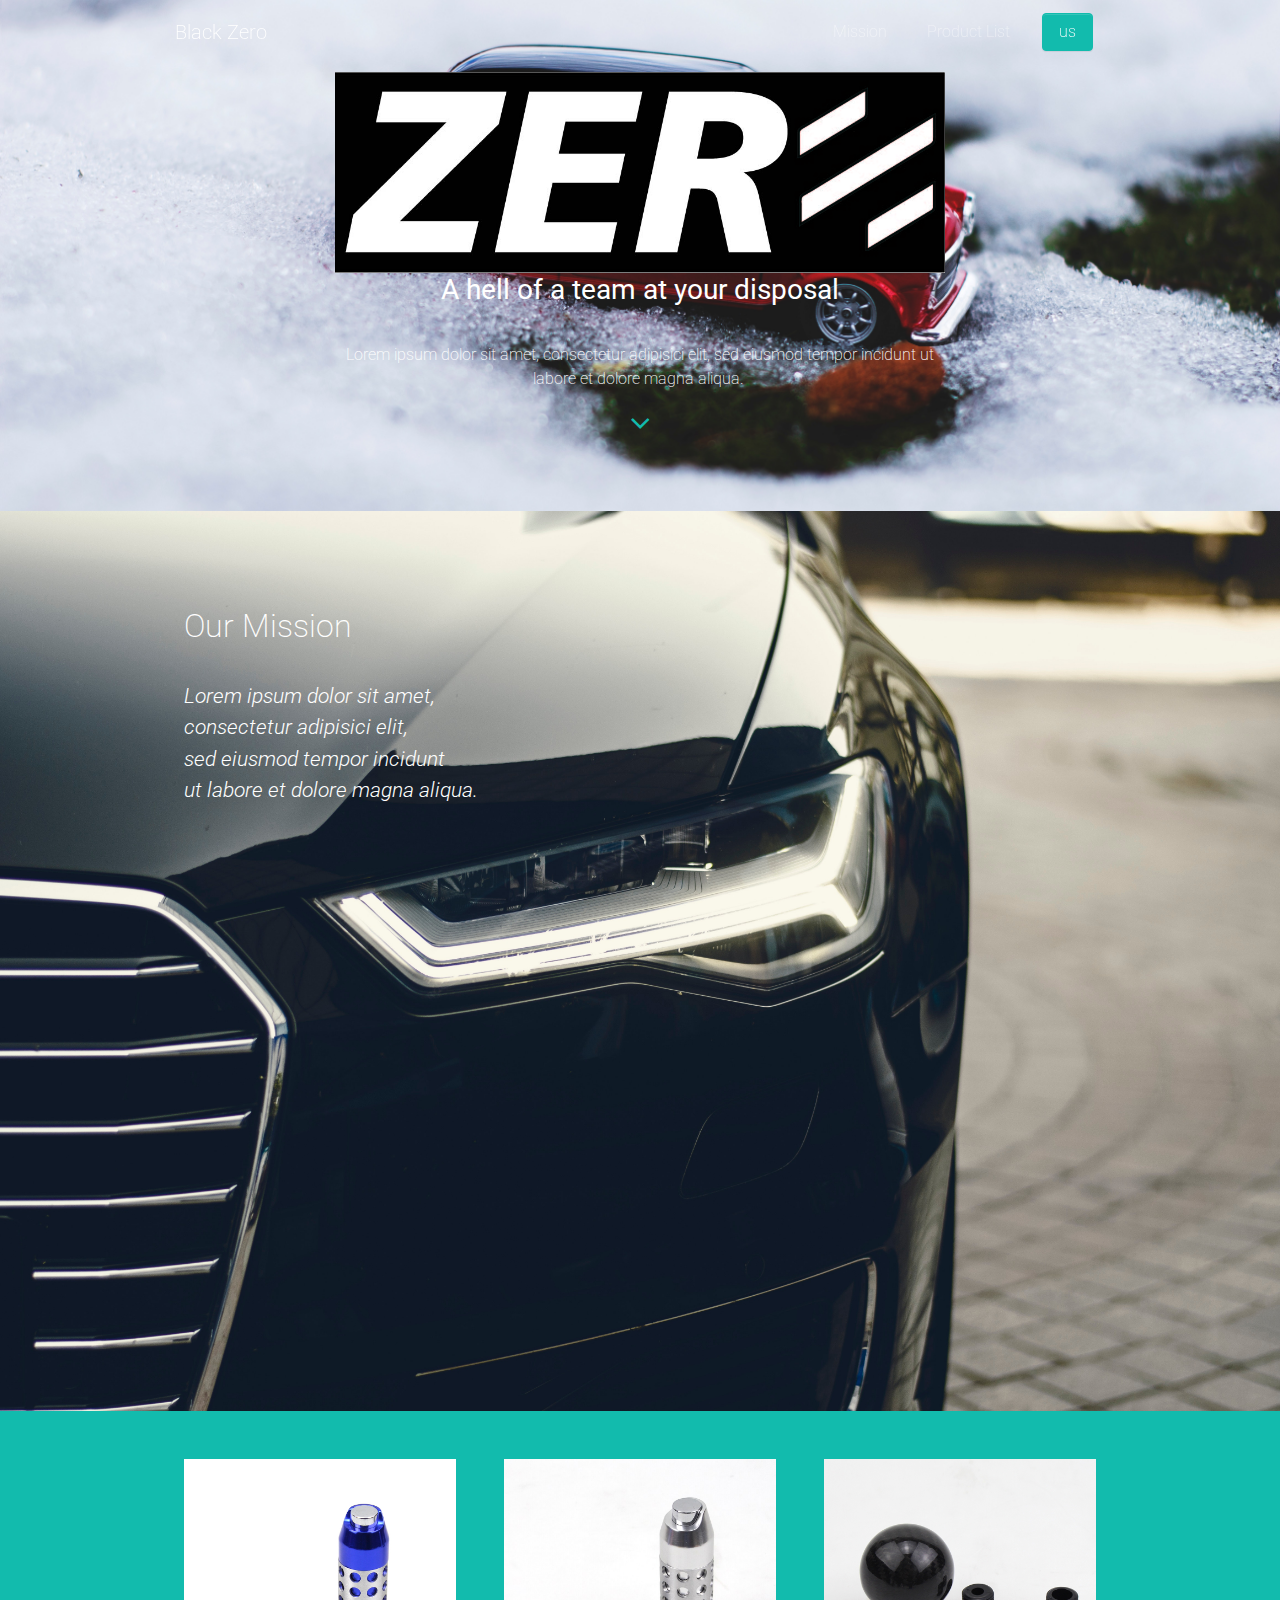
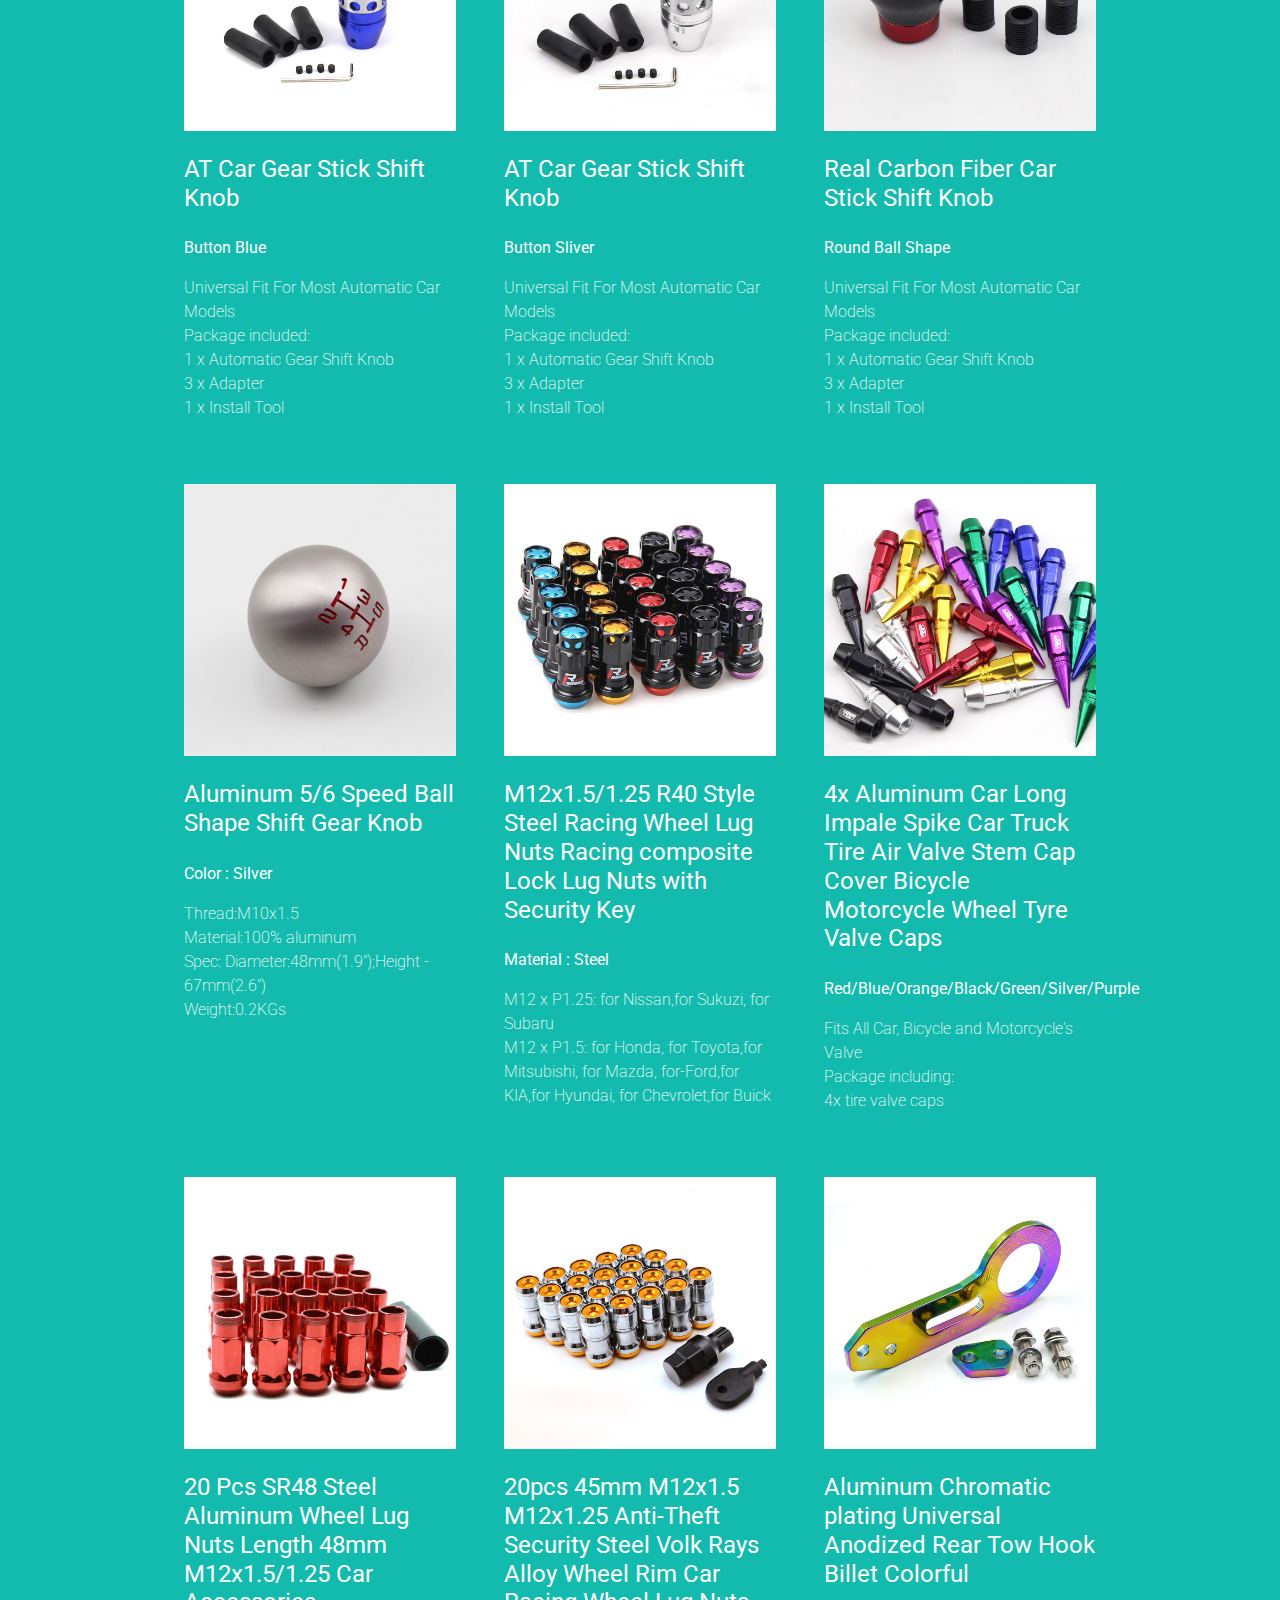
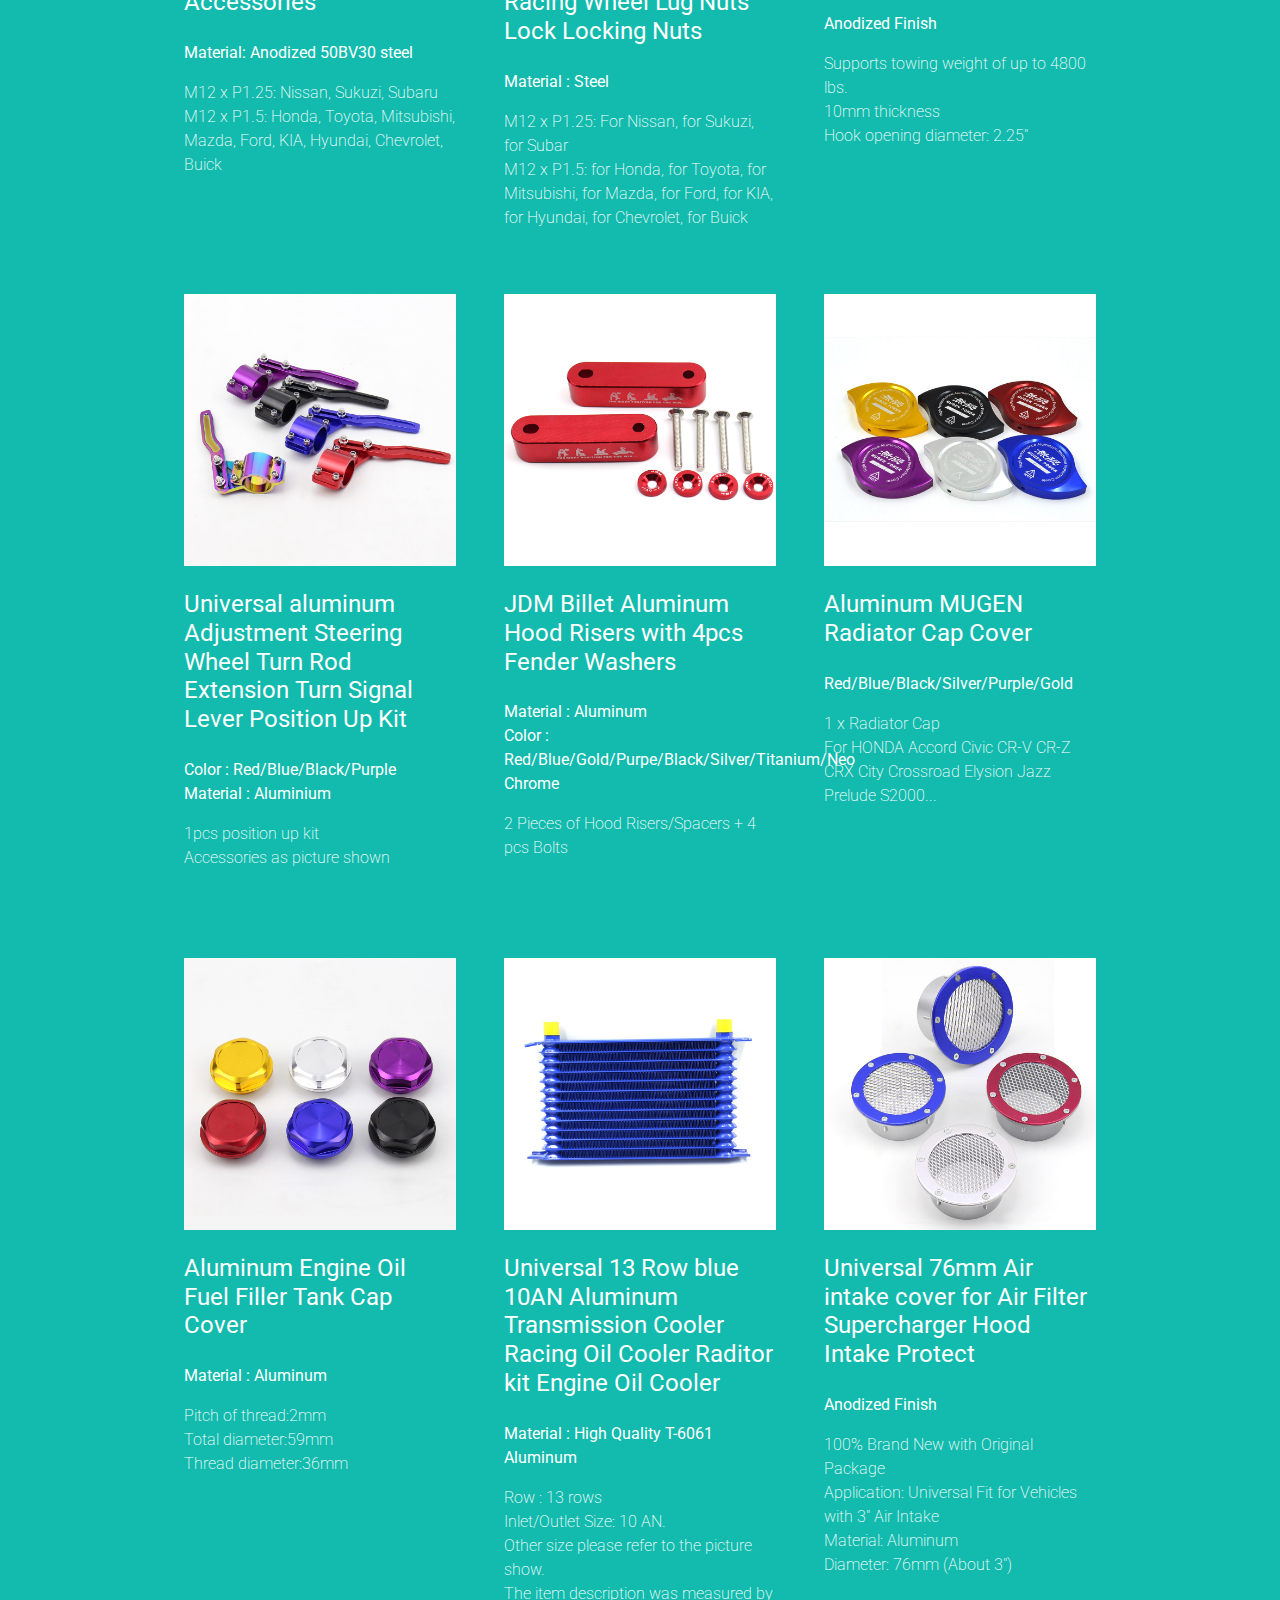
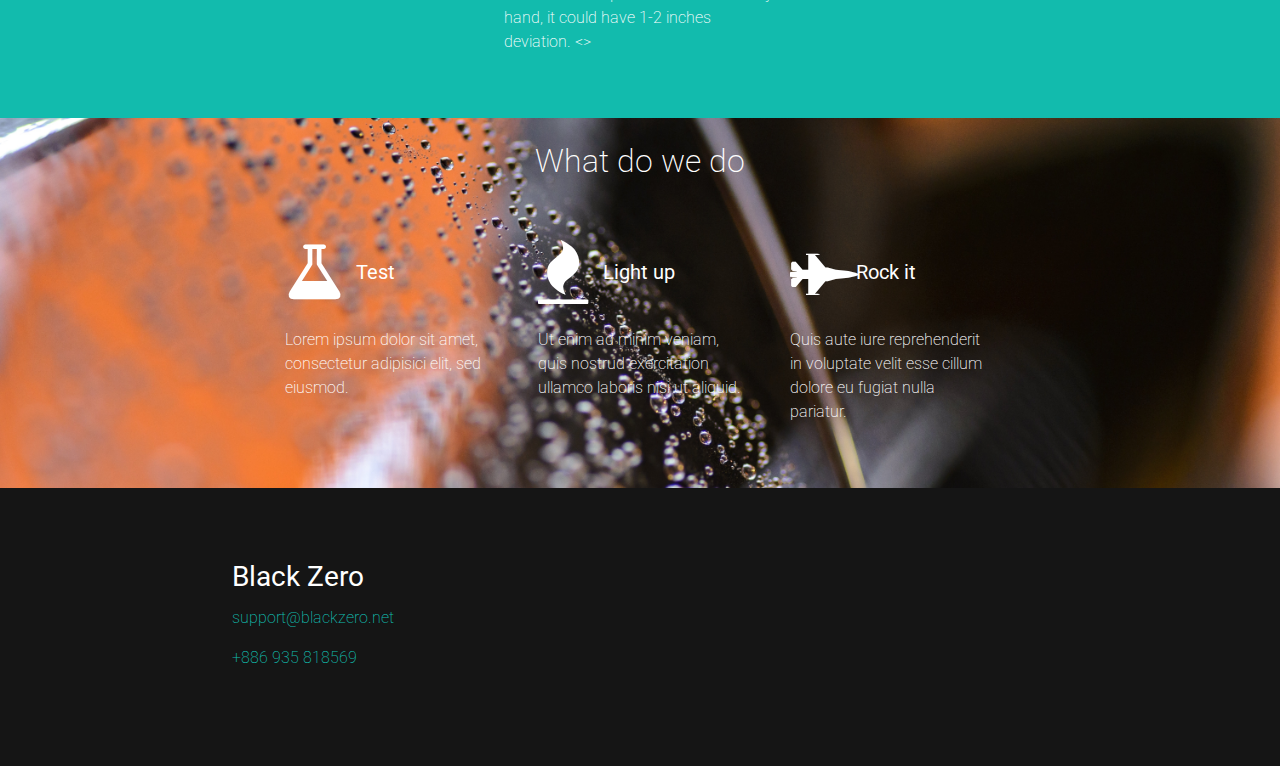
==== commit 46f58c6c: "mobile style modify" ====
--- a/index.html
+++ b/index.html
@@ -7,40 +7,37 @@
   <!-- PAGE settings -->
   <link rel="icon" href="assets/img/logo.ico">
   <title>Black Zero</title>
-  <meta name="description" content="Free Bootstrap 4 Pingendo Smke template single landing page team">
-  <meta name="keywords" content="Pingendo smke free template bootstrap 4">
+  <meta name="description" content="Black Zero Home Page">
+  <meta name="keywords" content="Black Zero Home Page">
   <!-- CSS dependencies -->
   <link rel="stylesheet" href="https://cdnjs.cloudflare.com/ajax/libs/font-awesome/4.7.0/css/font-awesome.min.css" type="text/css">
-  <link rel="stylesheet" href="colorful.css">
-  <!-- Script: Navbar on-top -->
+  <link rel="stylesheet" href="aquamarine.css">
+  <!-- Script: Make my navbar transparent when the document is scrolled to top -->
   <script src="js/navbar-ontop.js"></script>
+  <!-- Script: Animated entrance -->
+  <script src="js/animate-in.js"></script>
 </head>
 
 <body>
-  <nav class="navbar navbar-expand-md fixed-top navbar-dark bg-dark" style="">
-    <div class="container">
-      <a class="navbar-brand" href="#"><b>Black Zero</b></a>
-      <button class="navbar-toggler navbar-toggler-right" type="button" data-toggle="collapse" data-target="#navbar3SupportedContent" aria-controls="navbar3SupportedContent" aria-expanded="false" aria-label="Toggle navigation"> <span class="navbar-toggler-icon"></span> </button>
-      <div class="collapse navbar-collapse text-center justify-content-end" id="navbar3SupportedContent">
+  <!-- Navbar -->
+  <nav class="navbar navbar-expand-md navbar-dark fixed-top bg-dark">
+    <div class="container"> <a class="navbar-brand" href="#">Black Zero</a> <button class="navbar-toggler navbar-toggler-right" type="button" data-toggle="collapse" data-target="#navbar2SupportedContent" aria-controls="navbar2SupportedContent" aria-expanded="false" aria-label="Toggle navigation"> <span class="navbar-toggler-icon"></span> </button>
+      <div class="collapse navbar-collapse text-center justify-content-end" id="navbar2SupportedContent">
         <ul class="navbar-nav">
-          <li class="nav-item">
-            <a class="nav-link" href="#what">What</a>
-          </li>
-          <li class="nav-item">
-            <a class="nav-link" href="#product">Product</a>
-          </li>
-        </ul>
-        <a class="btn navbar-btn btn-outline-light" href="#us">Contact us</a>
+          <li class="nav-item mx-2"> <a class="nav-link" href="#mission">Mission</a> </li>
+          <li class="nav-item mx-2"> <a class="nav-link" href="#product">Product List</a> </li>
+        </ul> <a class="btn navbar-btn text-white mx-2 btn-primary" href="#us">us</a>
       </div>
     </div>
   </nav>
-  <div class="py-5 text-center cover d-flex flex-column bg-primary" style="	background-image: url(assets/img/vintage-car-on-snow-325680.jpg);	background-position: top left;	background-size: 100%;	background-repeat: repeat;">
+  <!-- Cover -->
+  <div class="py-5 text-center bg-fixed" style="	background-image: url(assets/img/vintage-car-on-snow-325680.jpg);	background-repeat: repeat;">
     <div class="container my-auto">
       <div class="row">
         <div class="mx-auto col-lg-8 col-md-8">
           <img class="img-fluid d-block" src="assets/img/Logo.jpg">
-          <h3 class="mb-4"><b>A hell of a team at your disposal</b></h3>
-          <p>Lorem ipsum dolor sit amet, consectetur adipisici elit, sed eiusmod tempor incidunt ut labore et dolore magna aliqua.&nbsp;</p>
+          <h3 class="mb-4 text-white"><b>A hell of a team at your disposal</b></h3>
+          <p class="text-white">Lorem ipsum dolor sit amet, consectetur adipisici elit, sed eiusmod tempor incidunt ut labore et dolore magna aliqua.&nbsp;</p>
         </div>
       </div>
     </div>
@@ -52,6 +49,7 @@
       </div>
     </div>
   </div>
+  <!-- Mission -->
   <div class="py-5 filter-dark cover bg-fixed" id="mission" style="	background-image: url(assets/img/auto-automobile-automotive-car-305070.jpg);	background-position: center bottom;	background-size: cover;	background-repeat: repeat;">
     <div class="container my-auto">
       <div class="row">
@@ -62,6 +60,7 @@
       </div>
     </div>
   </div>
+  <!-- Product -->
   <div class="py-3 bg-primary" id="product">
     <div class="container">
       <div class="row">
@@ -158,13 +157,14 @@
       </div>
     </div>
   </div>
-  <div class="py-5 bg-light" id="what" style="	background-image: url(assets/img/blur-close-up-dewdrops-drops-248395.jpg);	background-position: top left;	background-size: 100%;	background-repeat: repeat;">
+  <!-- What -->
+  <div id="what" style="	background-image: url(&quot;assets/img/blur-close-up-dewdrops-drops-248395.jpg&quot;);" class="py-3">
     <div class="container">
       <div class="row text-center">
         <div class="col-md-10 mx-auto px-4">
           <h2 class="mb-4 text-white">What do we do</h2>
           <div class="row text-left">
-            <div class="p-3 col-lg-4 col-md-6">
+            <div class="p-3 col-lg-4 col-md-2">
               <div class="row mb-3">
                 <div class="text-center col-3"><i class="d-block mx-auto fa fa-4x fa-flask text-white"></i></div>
                 <div class="align-self-center d-flex align-items-center px-0 px-md-2 col-9">
@@ -173,7 +173,7 @@
               </div>
               <p class="text-white">Lorem ipsum dolor sit amet, consectetur adipisici elit, sed eiusmod.</p>
             </div>
-            <div class="p-3 col-lg-4 col-md-6">
+            <div class="p-3 col-lg-4 col-md-2">
               <div class="row mb-3">
                 <div class="text-center col-3"><i class="d-block mx-auto fa fa-4x fa-fire text-white"></i></div>
                 <div class="align-self-center d-flex align-items-center px-0 px-md-2 col-9">
@@ -182,7 +182,7 @@
               </div>
               <p class="text-white">Ut enim ad minim veniam, quis nostrud exercitation ullamco laboris nisi ut aliquid.</p>
             </div>
-            <div class="p-3 col-lg-4">
+            <div class="p-3 col-lg-4 col-md-2">
               <div class="row mb-3">
                 <div class="text-center col-3"><i class="d-block mx-auto fa fa-4x fa-fighter-jet text-white"></i></div>
                 <div class="align-self-center d-flex align-items-center px-0 px-md-2 col-9">
@@ -196,29 +196,52 @@
       </div>
     </div>
   </div>
+  <!-- us -->
   <div class="text-white bg-dark" id="us">
     <div class="container">
       <div class="row">
         <div class="p-5 col-md-6">
           <h3><b>Black Zero</b></h3>
           <p class="">
-            <a href="#">support@blackzero.ne</a>
+            <a href="#">support@blackzero.net</a>
           </p>
           <p class="mb-3">
             <a href="#">+886 935 818569</a>
           </p>
         </div>
-        <div class="p-5 col-md-6">
-        </div>
-      </div>
-    </div>
-  </div>
-  <script src="https://code.jquery.com/jquery-3.3.1.slim.min.js"></script>
+      </div>
+    </div>
+  </div>
+  <!-- Call to action -->
+  <!-- Footer -->
+  <!--
+  <div class="pt-5 bg-dark">
+    <div class="container">
+      <div class="row">
+        <div class="col-md-9">
+          <p class="lead">Sign up to our newsletter for the latest news</p>
+          <form class="form-inline">
+            <div class="form-group"> <input type="email" class="form-control my-1 mr-1" placeholder="Your e-mail here"> </div> <button type="submit" class="btn my-1 btn-outline-primary">Subscribe</button> </form>
+        </div>
+        <div class="col-4 col-md-1 align-self-center my-3"> <a href="https://www.facebook.com" target="blank"><i class="fa fa-fw fa-facebook fa-3x text-white"></i></a> </div>
+        <div class="col-4 col-md-1 align-self-center my-3"> <a href="https://twitter.com" target="blank"><i class="fa fa-fw fa-twitter fa-3x text-white"></i></a> </div>
+        <div class="col-4 col-md-1 align-self-center my-3"> <a href="https://www.instagram.com" target="blank"><i class="fa fa-fw fa-instagram fa-3x text-white"></i></a> </div>
+      </div>
+      <div class="row">
+        <div class="col-md-12 my-3 text-center">
+          <p class="text-muted">© Copyright 2018 Pingendo - All rights reserved.</p>
+        </div>
+      </div>
+    </div>
+  </div>
+  -->
+  <!-- JavaScript dependencies -->
+  <script src="https://code.jquery.com/jquery-3.3.1.min.js"></script>
   <script src="https://cdnjs.cloudflare.com/ajax/libs/popper.js/1.14.3/umd/popper.min.js" integrity="sha384-ZMP7rVo3mIykV+2+9J3UJ46jBk0WLaUAdn689aCwoqbBJiSnjAK/l8WvCWPIPm49" crossorigin="anonymous"></script>
   <script src="https://stackpath.bootstrapcdn.com/bootstrap/4.1.3/js/bootstrap.min.js" integrity="sha384-ChfqqxuZUCnJSK3+MXmPNIyE6ZbWh2IMqE241rYiqJxyMiZ6OW/JmZQ5stwEULTy" crossorigin="anonymous"></script>
   <!-- Script: Smooth scrolling between anchors in the same page -->
   <script src="js/smooth-scroll.js"></script>
-  <pingendo onclick="window.open('https://pingendo.com/', '_blank')" style="cursor:pointer;position: fixed;bottom: 20px;right:20px;padding:4px;background-color: #00b0eb;border-radius: 8px; width:220px;display:flex;flex-direction:row;align-items:center;justify-content:center;font-size:14px;color:white">Made with Pingendo Free&nbsp;&nbsp;<img src="https://pingendo.com/site-assets/Pingendo_logo_big.png" class="d-block" alt="Pingendo logo" height="16"></pingendo>
+  
 </body>
 
 </html>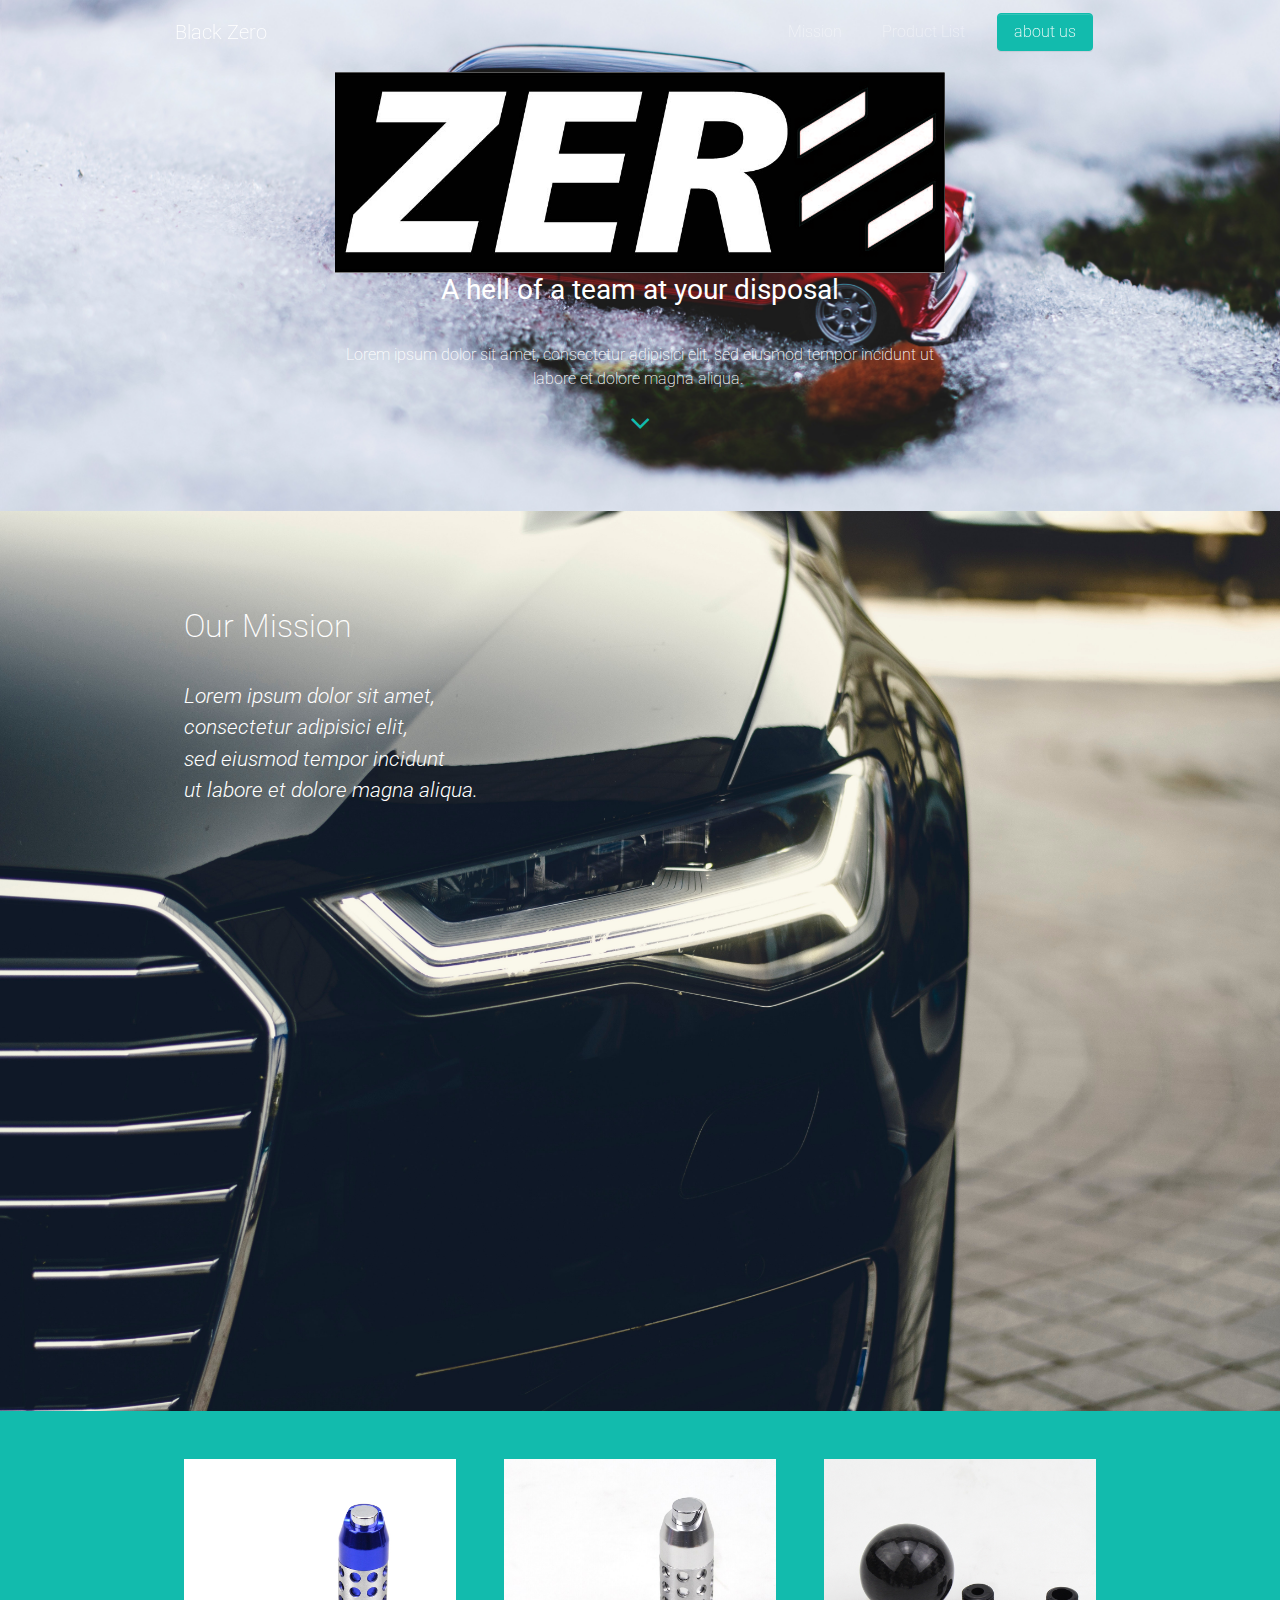
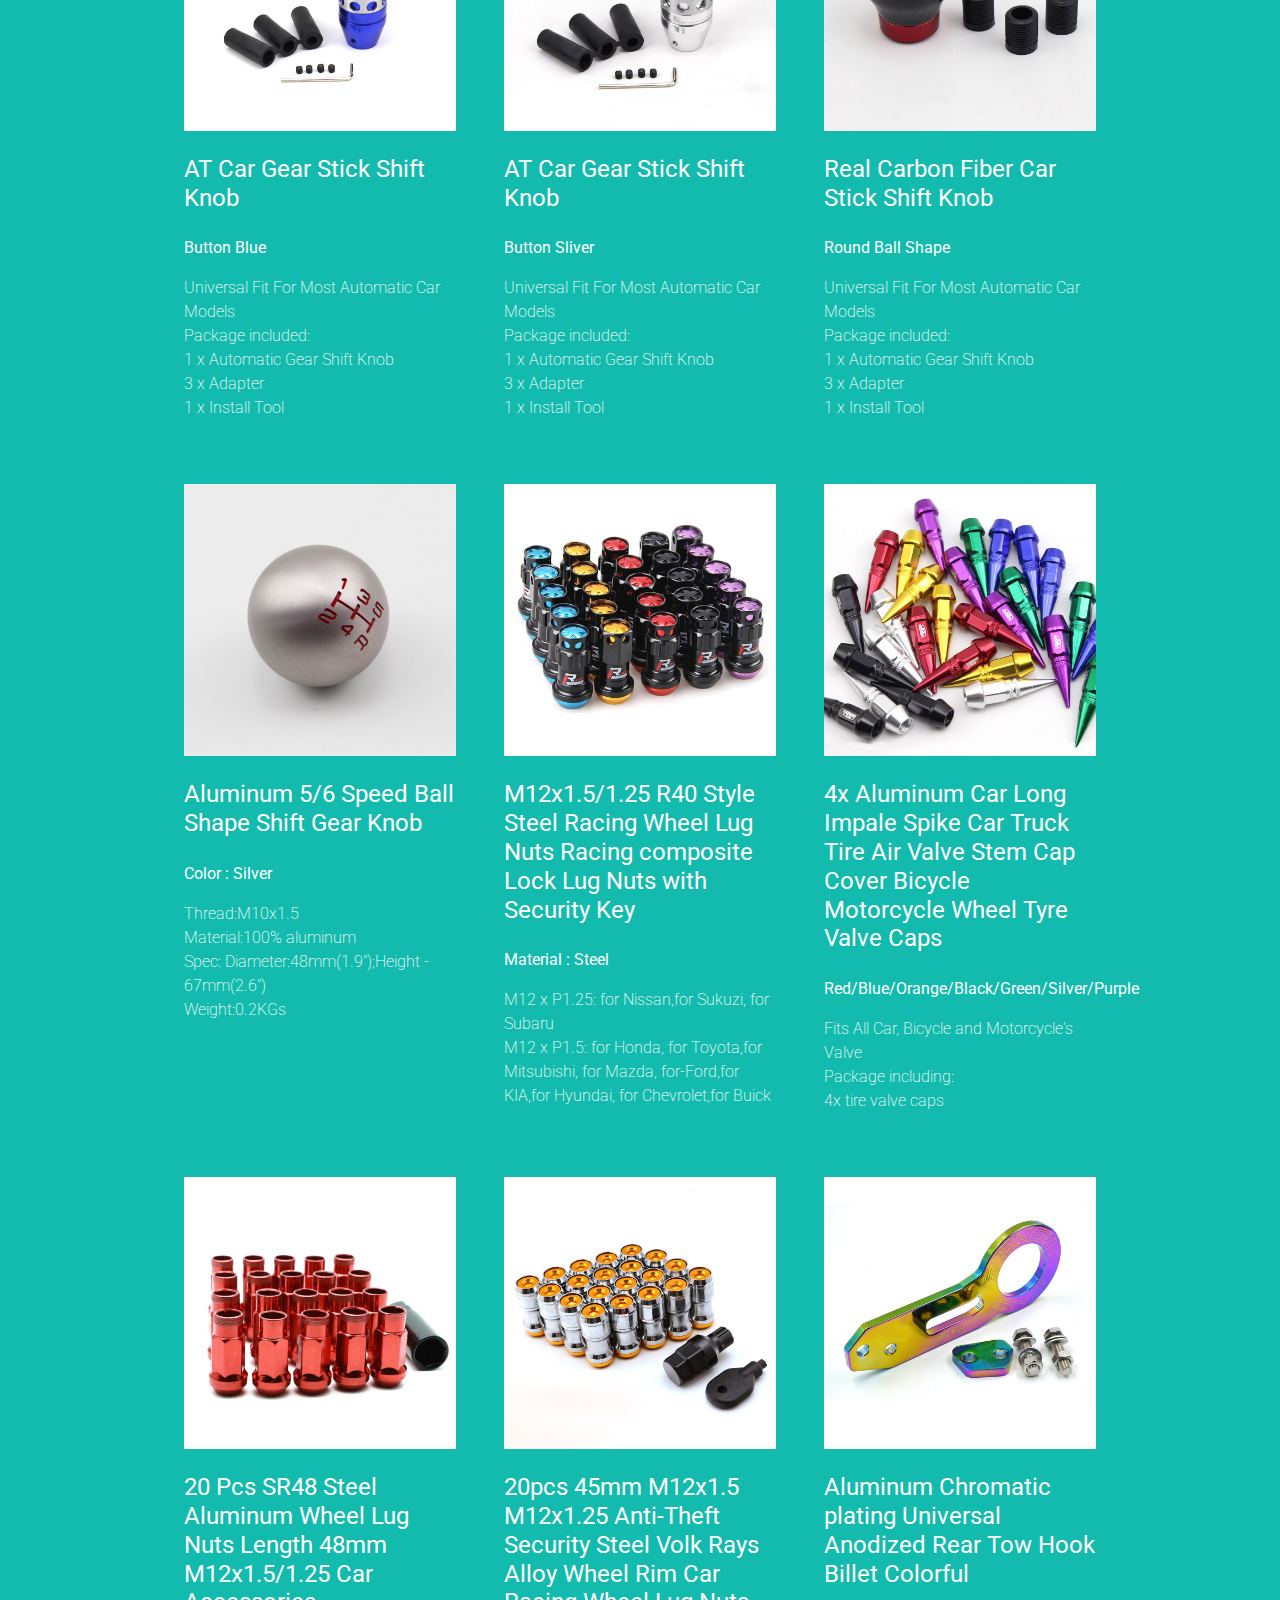
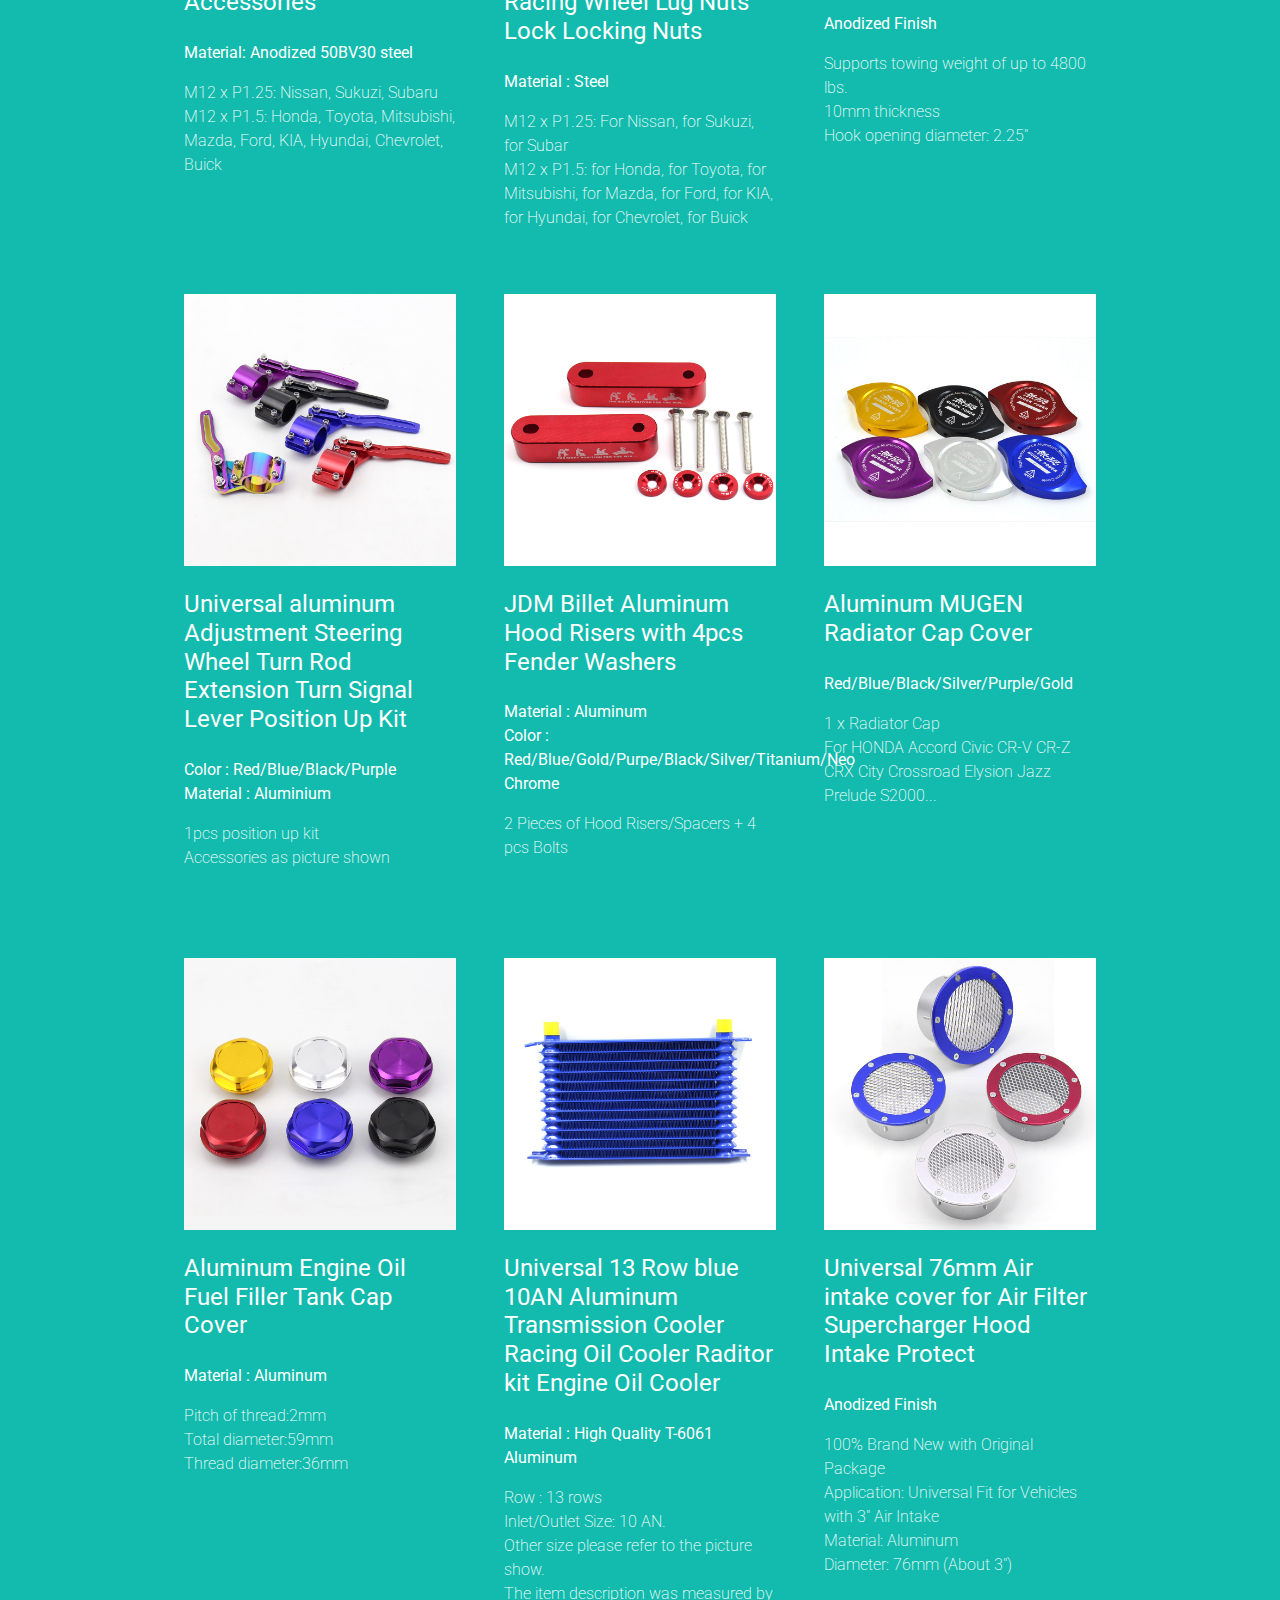
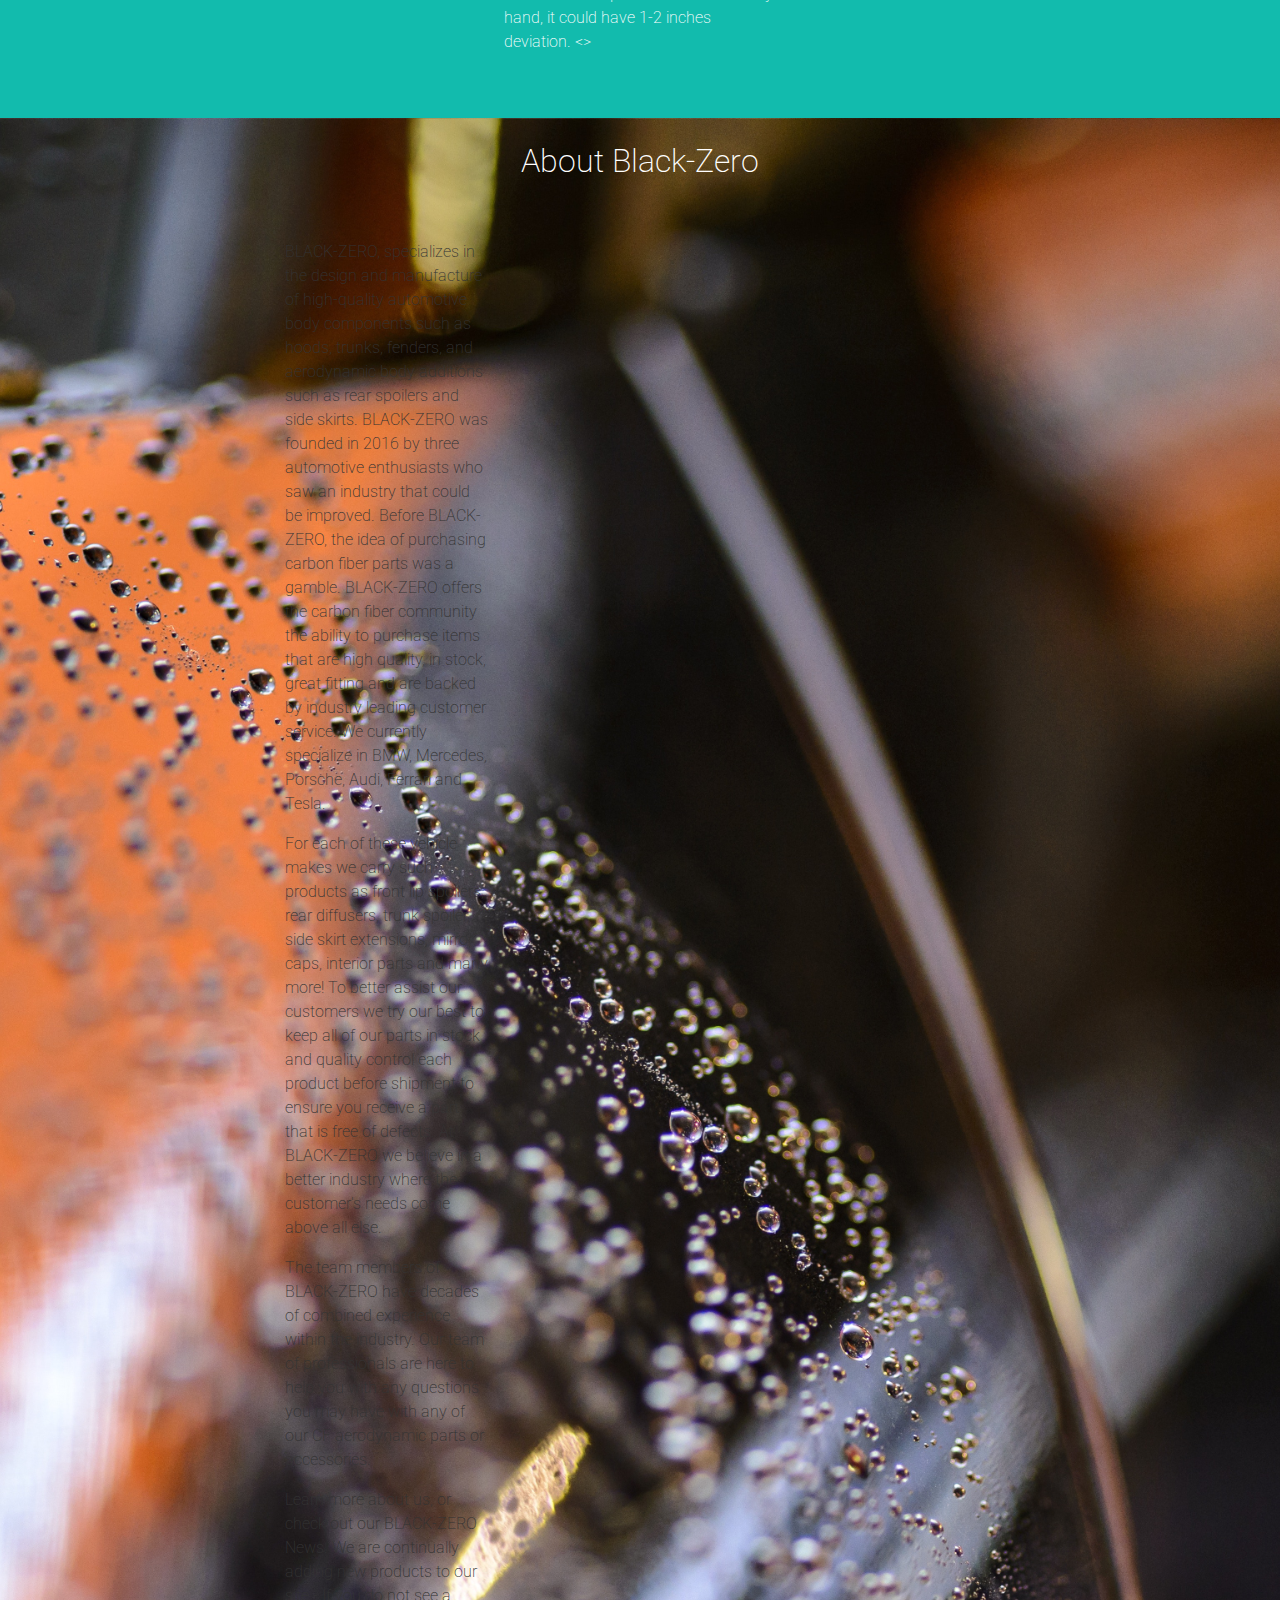
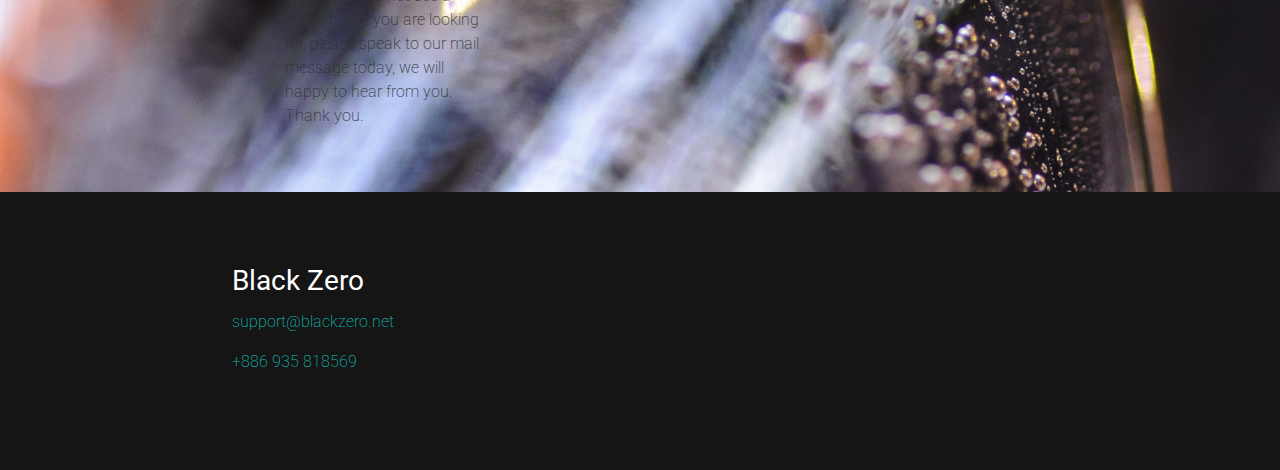
==== commit abf0e541: "Update index.html" ====
--- a/index.html
+++ b/index.html
@@ -26,7 +26,7 @@
         <ul class="navbar-nav">
           <li class="nav-item mx-2"> <a class="nav-link" href="#mission">Mission</a> </li>
           <li class="nav-item mx-2"> <a class="nav-link" href="#product">Product List</a> </li>
-        </ul> <a class="btn navbar-btn text-white mx-2 btn-primary" href="#us">us</a>
+        </ul> <a class="btn navbar-btn text-white mx-2 btn-primary" href="#us">about us</a>
       </div>
     </div>
   </nav>
@@ -162,6 +162,7 @@
     <div class="container">
       <div class="row text-center">
         <div class="col-md-10 mx-auto px-4">
+          <!--
           <h2 class="mb-4 text-white">What do we do</h2>
           <div class="row text-left">
             <div class="p-3 col-lg-4 col-md-2">
@@ -192,7 +193,26 @@
               <p class="text-white">Quis aute iure reprehenderit in voluptate velit esse cillum dolore eu fugiat nulla pariatur.</p>
             </div>
           </div>
-        </div>
+          -->
+          <h2 class="mb-4 text-white">About Black-Zero</h2>
+          <div class="row text-left">
+            <div class="p-3 col-lg-4 col-md-2">
+              <p>
+                BLACK-ZERO, specializes in the design and manufacture of high-quality automotive body components such as hoods, trunks, fenders, and aerodynamic body additions such as rear spoilers and side skirts. BLACK-ZERO was founded in 2016 by three automotive enthusiasts who saw an industry that could be improved. Before BLACK-ZERO, the idea of purchasing carbon fiber parts was a gamble. BLACK-ZERO offers the carbon fiber community the ability to purchase items that are high quality, in stock, great fitting and are backed by industry leading customer service. We currently specialize in BMW, Mercedes, Porsche, Audi, Ferrari and Tesla. 
+              </p>
+              <p>
+                For each of these vehicle makes we carry such products as front lip spoilers, rear diffusers, trunk spoiler, side skirt extensions, mirror caps, interior parts and many more! To better assist our customers we try our best to keep all of our parts in stock and quality control each product before shipment to ensure you receive a part that is free of defects. At BLACK-ZERO we believe in a better industry where the customer's needs come above all else. 
+              </p>
+              <p>
+                The team members of BLACK-ZERO have decades of combined experience within the industry. Our team of professionals are here to help you with any questions you may have with any of our CF aerodynamic parts or accessories. 
+              </p>
+              <p>
+                Learn more about us, or check out our BLACK-ZERO News. We are continually adding new products to our site - If you do not see a specific part you are looking for, please speak to our mail message today, we will happy to hear from you. Thank you.
+              </p>
+              
+            </div>
+          </div>
+        </div>         
       </div>
     </div>
   </div>
@@ -244,4 +264,4 @@
   
 </body>
 
-</html>+</html>
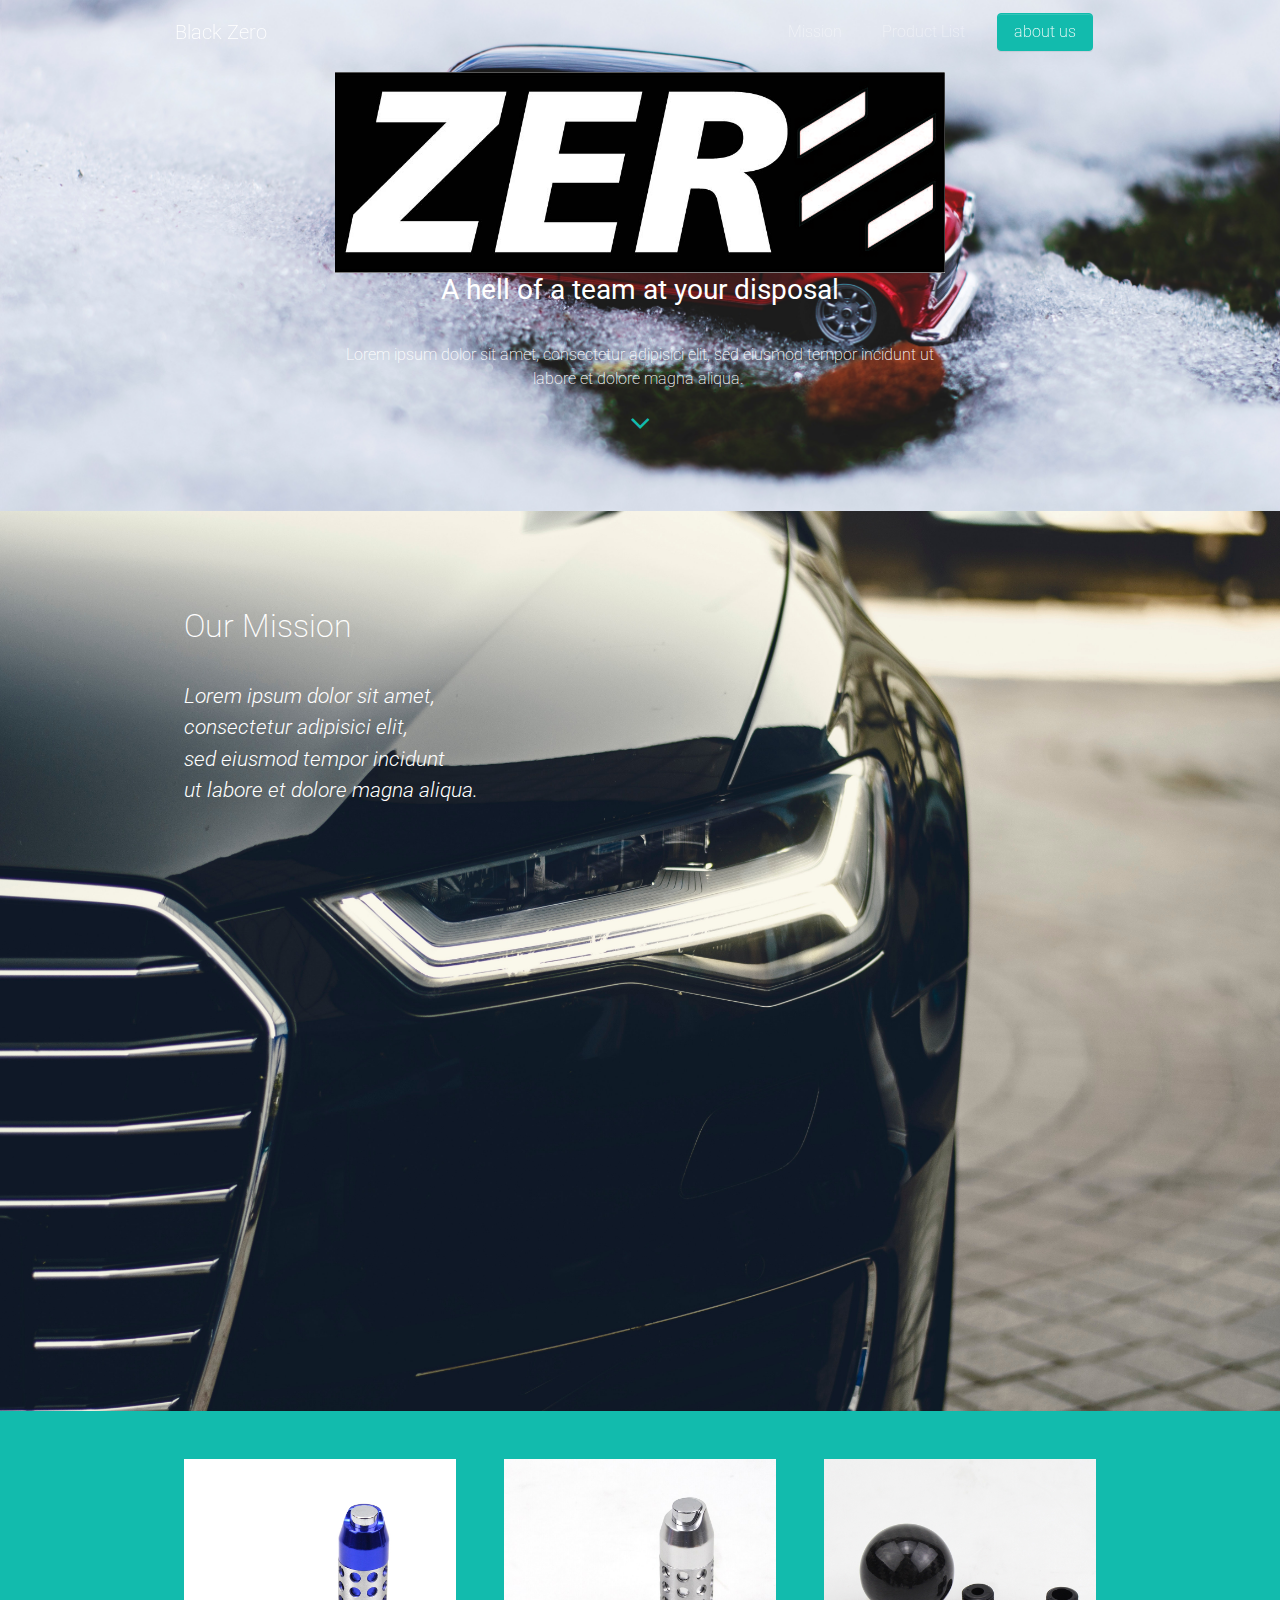
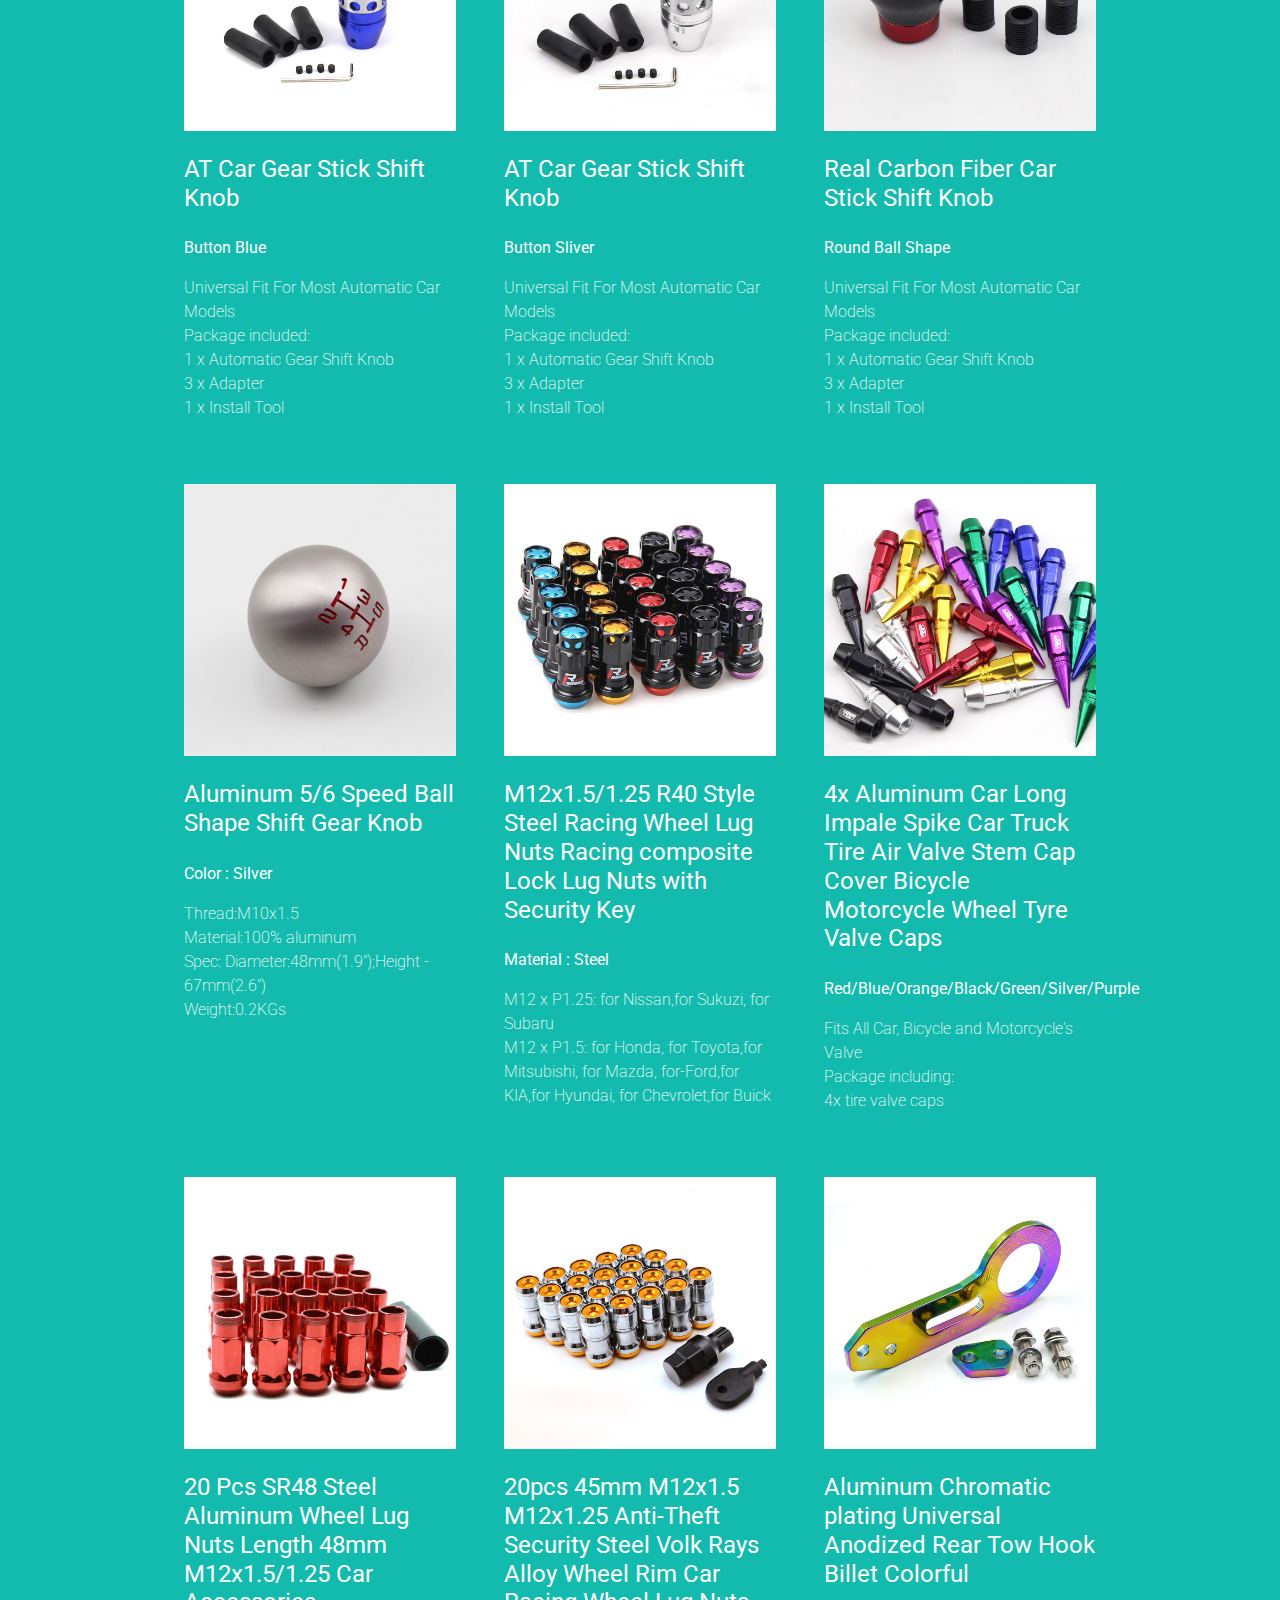
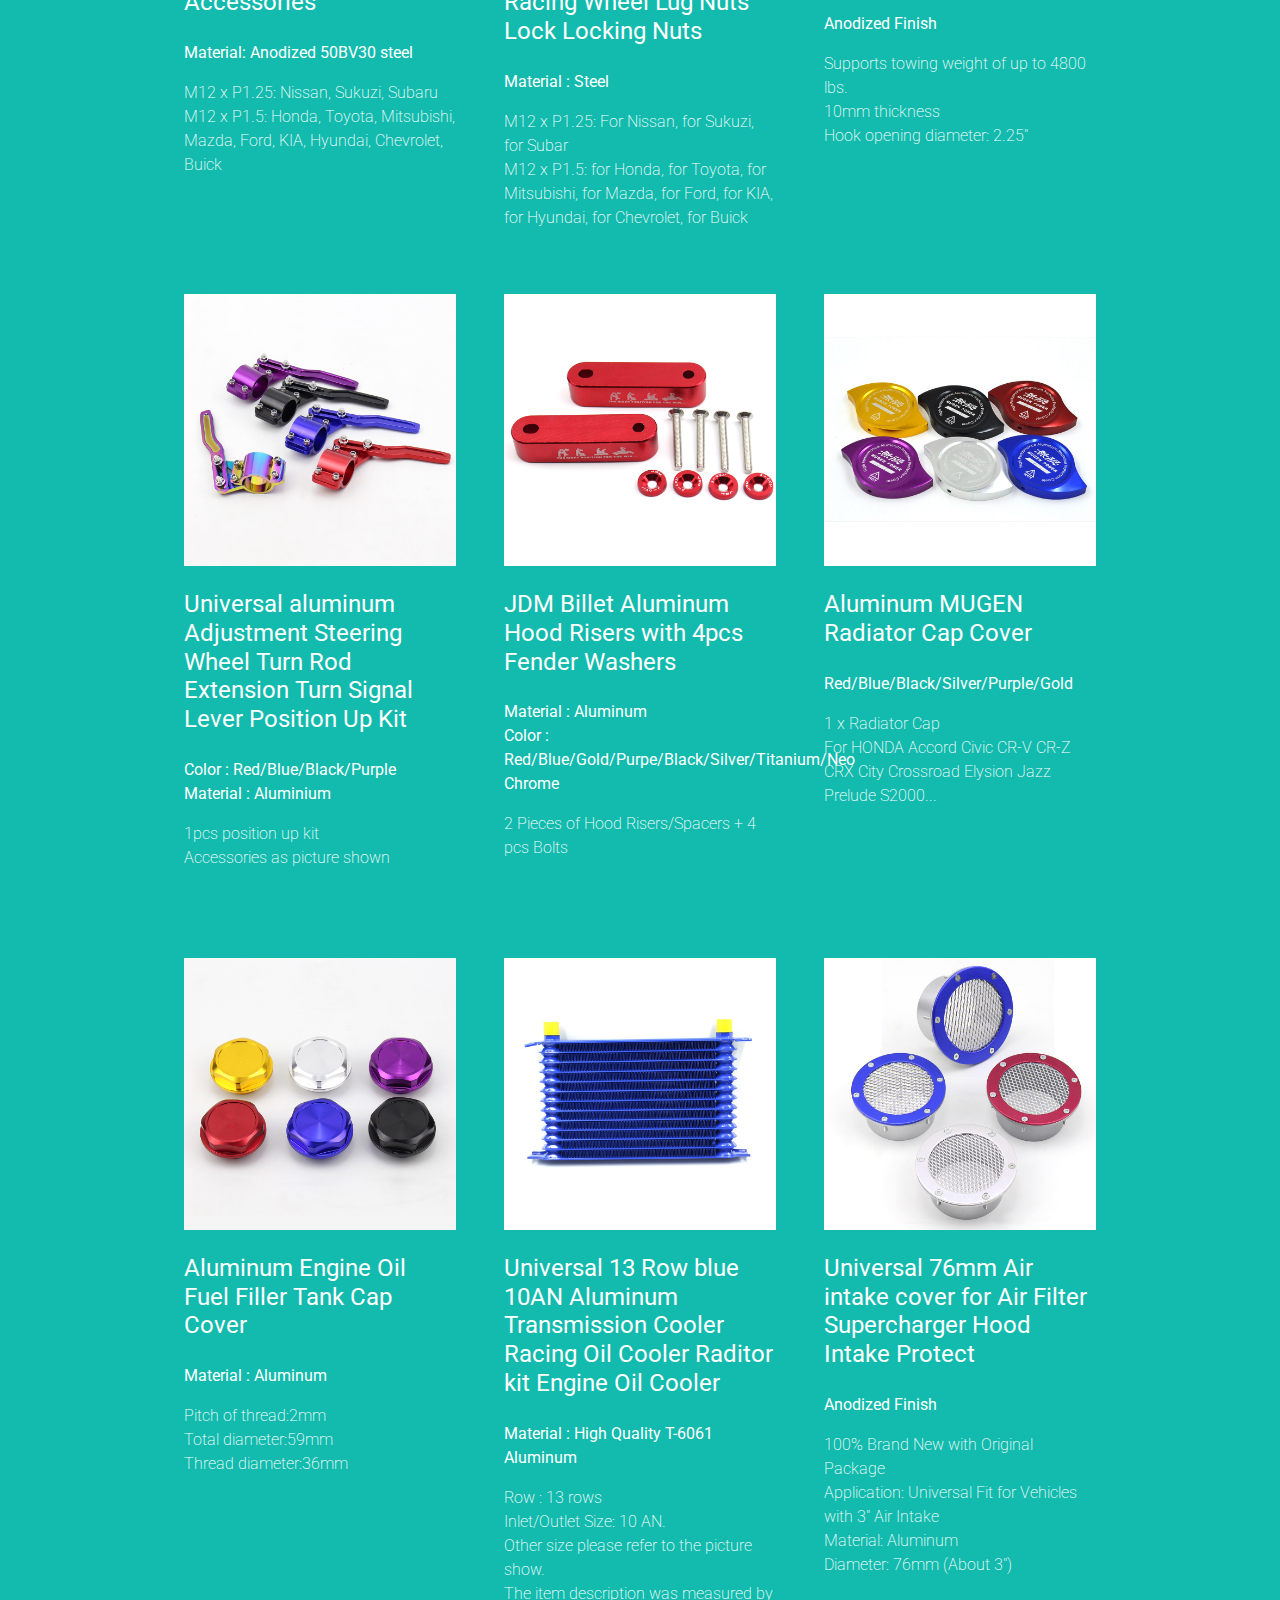
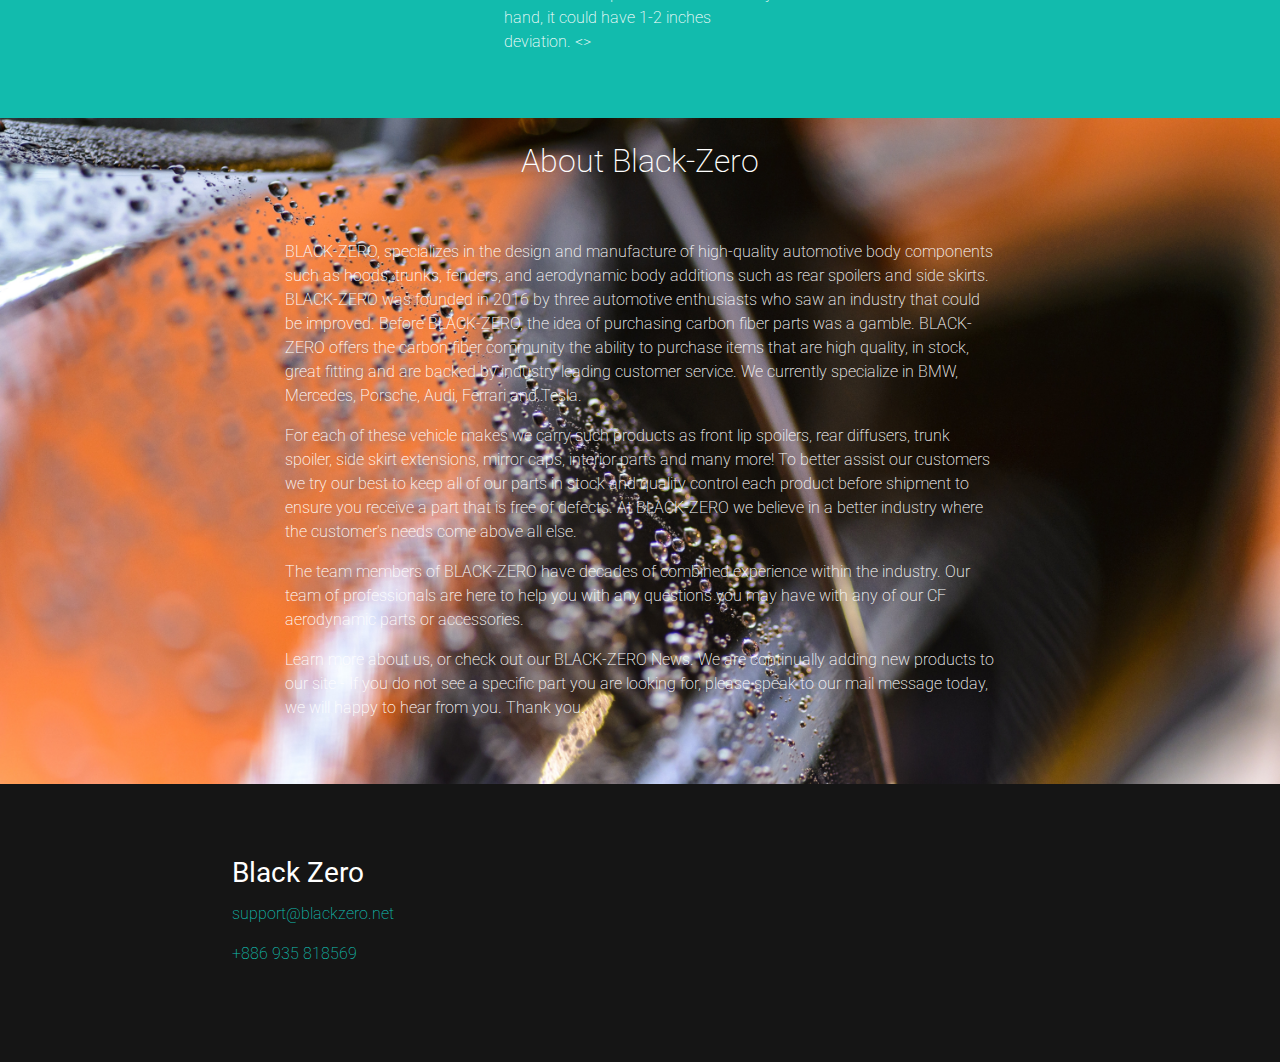
==== commit 2fb2c2e5: "Update index.html" ====
--- a/index.html
+++ b/index.html
@@ -195,8 +195,8 @@
           </div>
           -->
           <h2 class="mb-4 text-white">About Black-Zero</h2>
-          <div class="row text-left">
-            <div class="p-3 col-lg-4 col-md-2">
+          <div class="row text-left text-white">
+            <div class="p-3 col-lg-12 col-md-12">
               <p>
                 BLACK-ZERO, specializes in the design and manufacture of high-quality automotive body components such as hoods, trunks, fenders, and aerodynamic body additions such as rear spoilers and side skirts. BLACK-ZERO was founded in 2016 by three automotive enthusiasts who saw an industry that could be improved. Before BLACK-ZERO, the idea of purchasing carbon fiber parts was a gamble. BLACK-ZERO offers the carbon fiber community the ability to purchase items that are high quality, in stock, great fitting and are backed by industry leading customer service. We currently specialize in BMW, Mercedes, Porsche, Audi, Ferrari and Tesla. 
               </p>
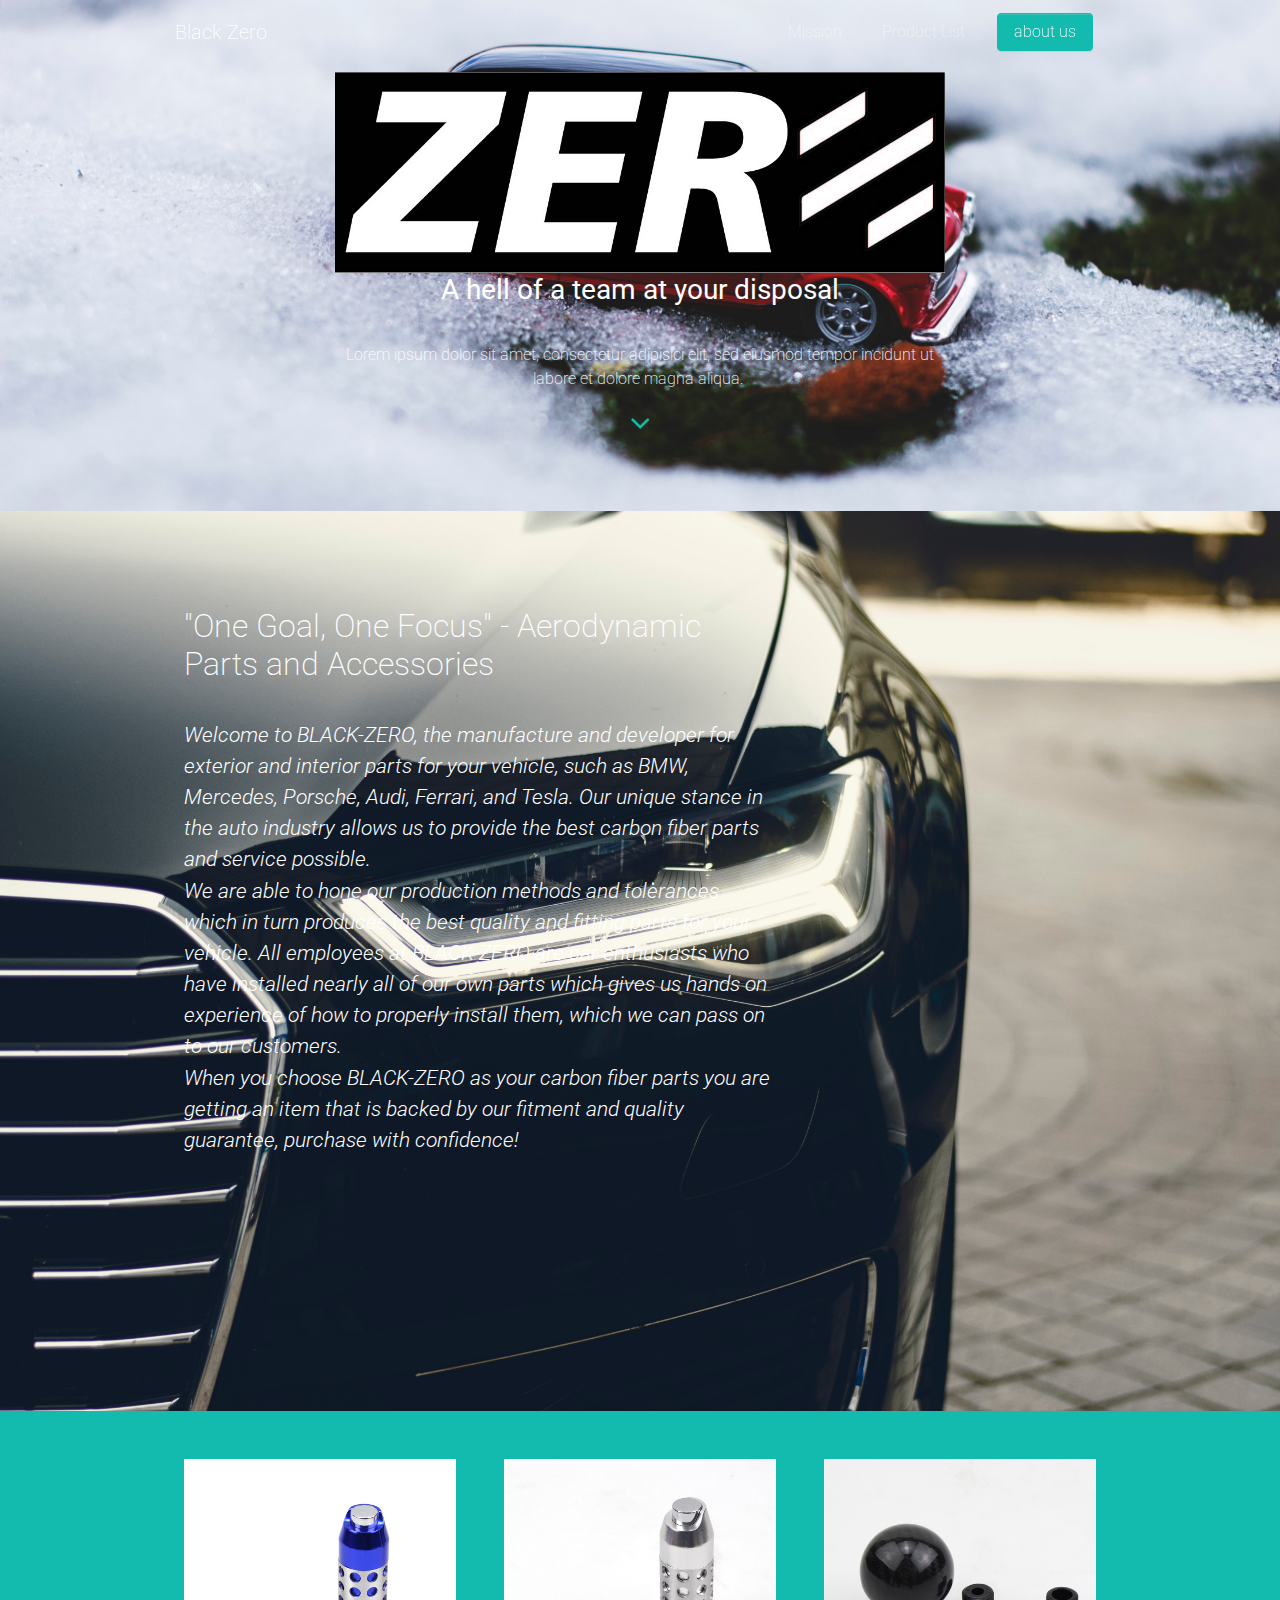
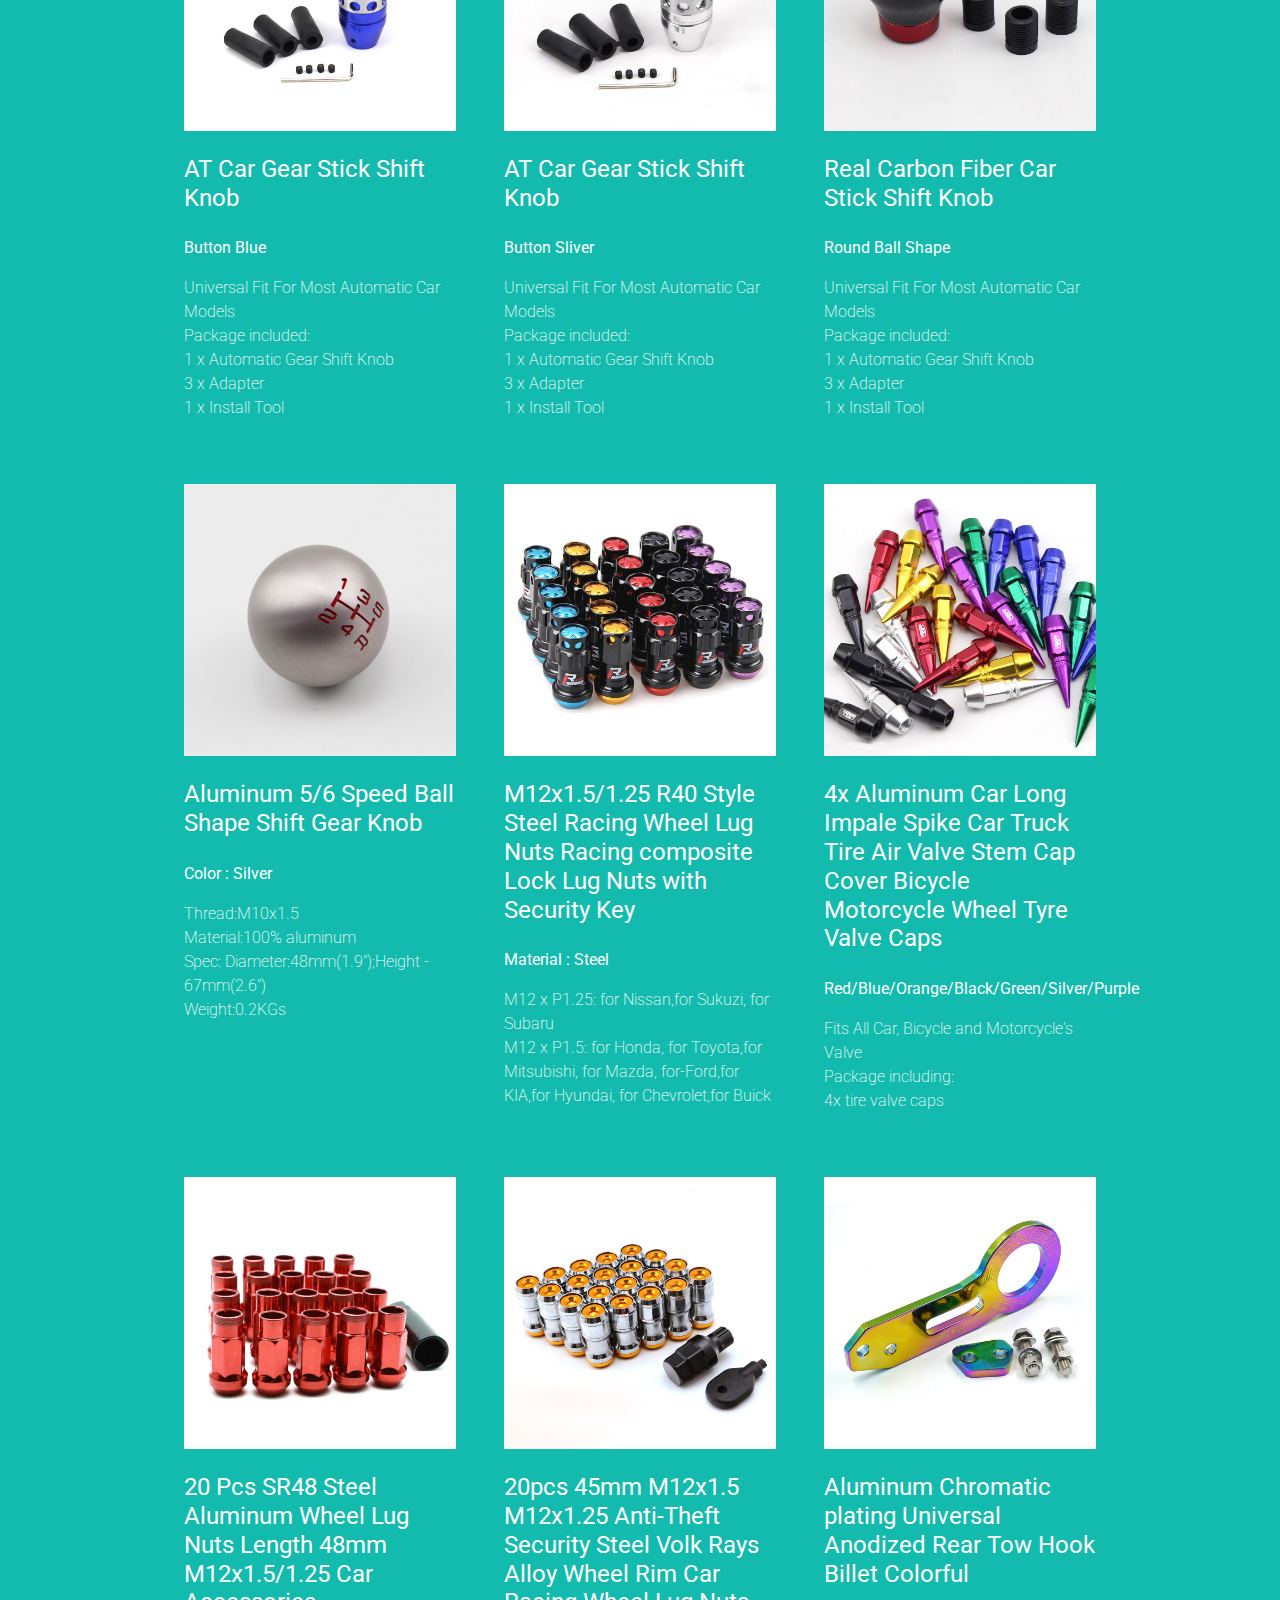
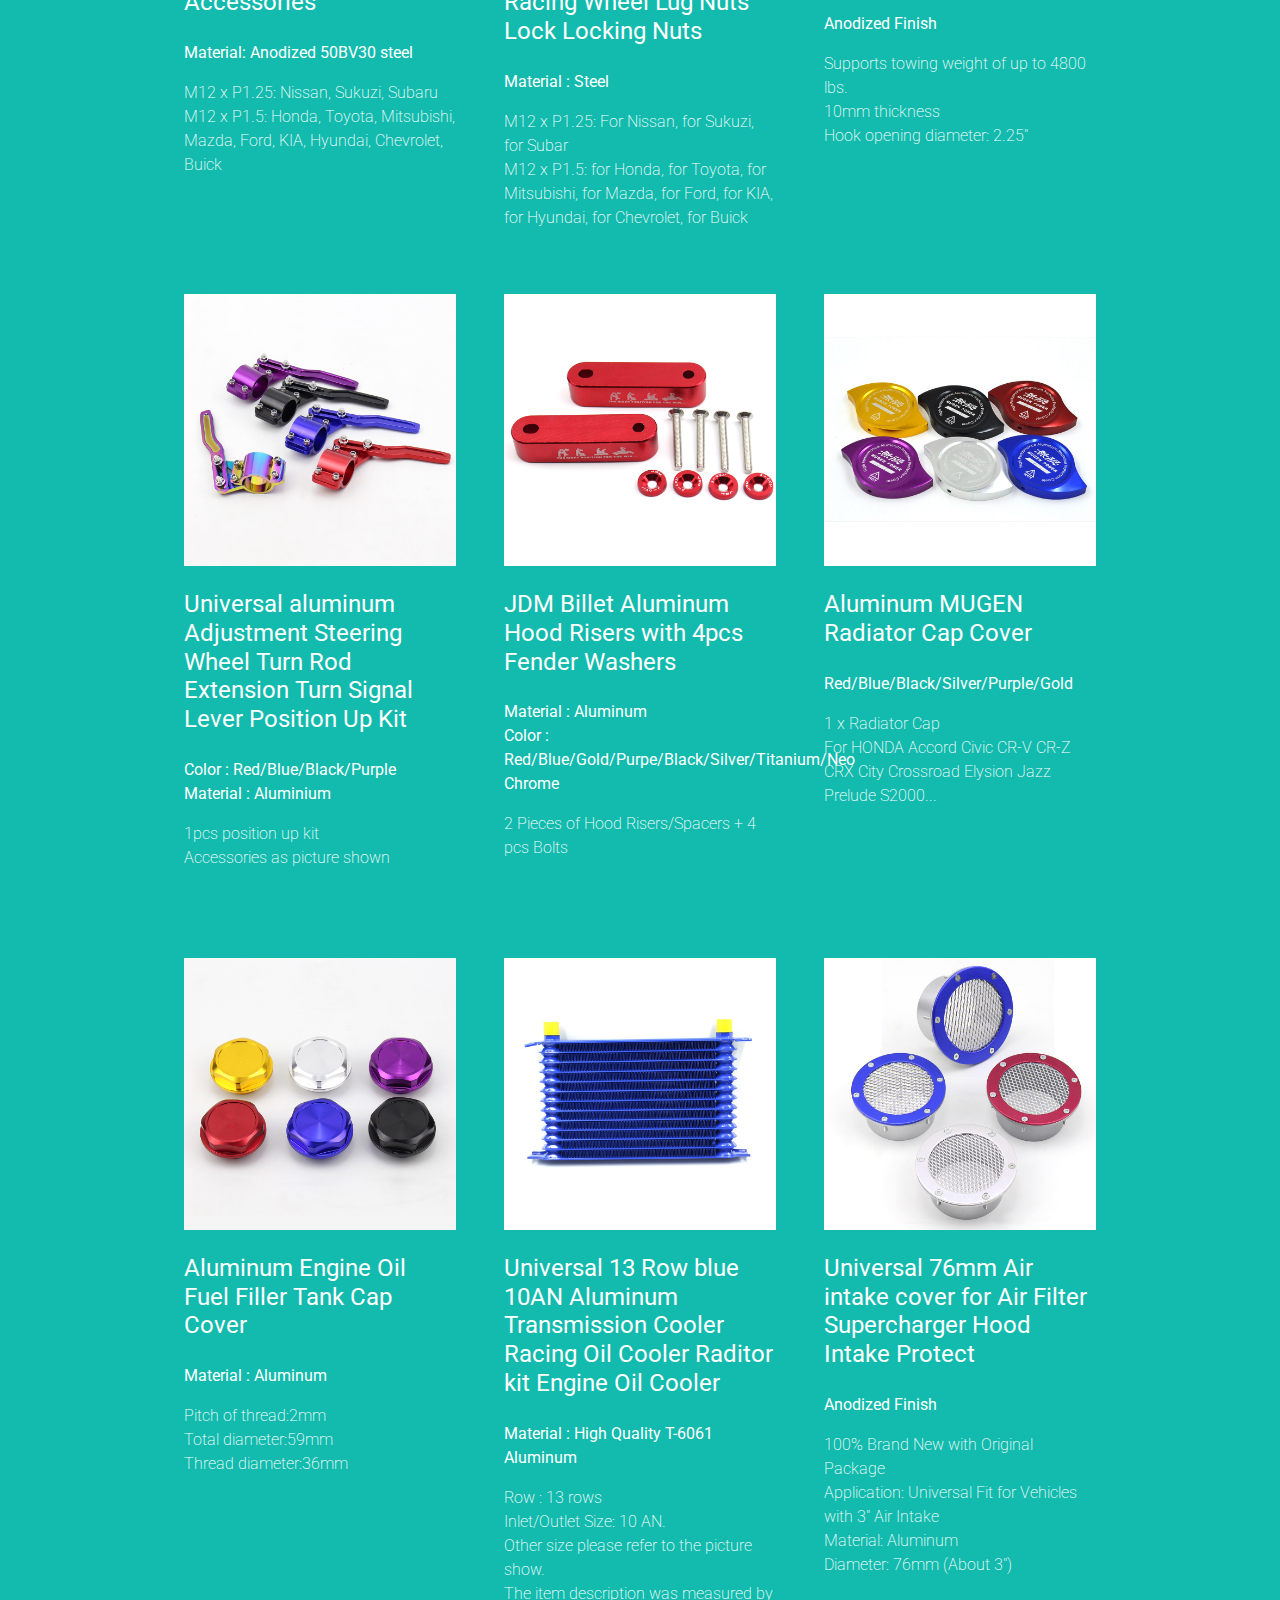
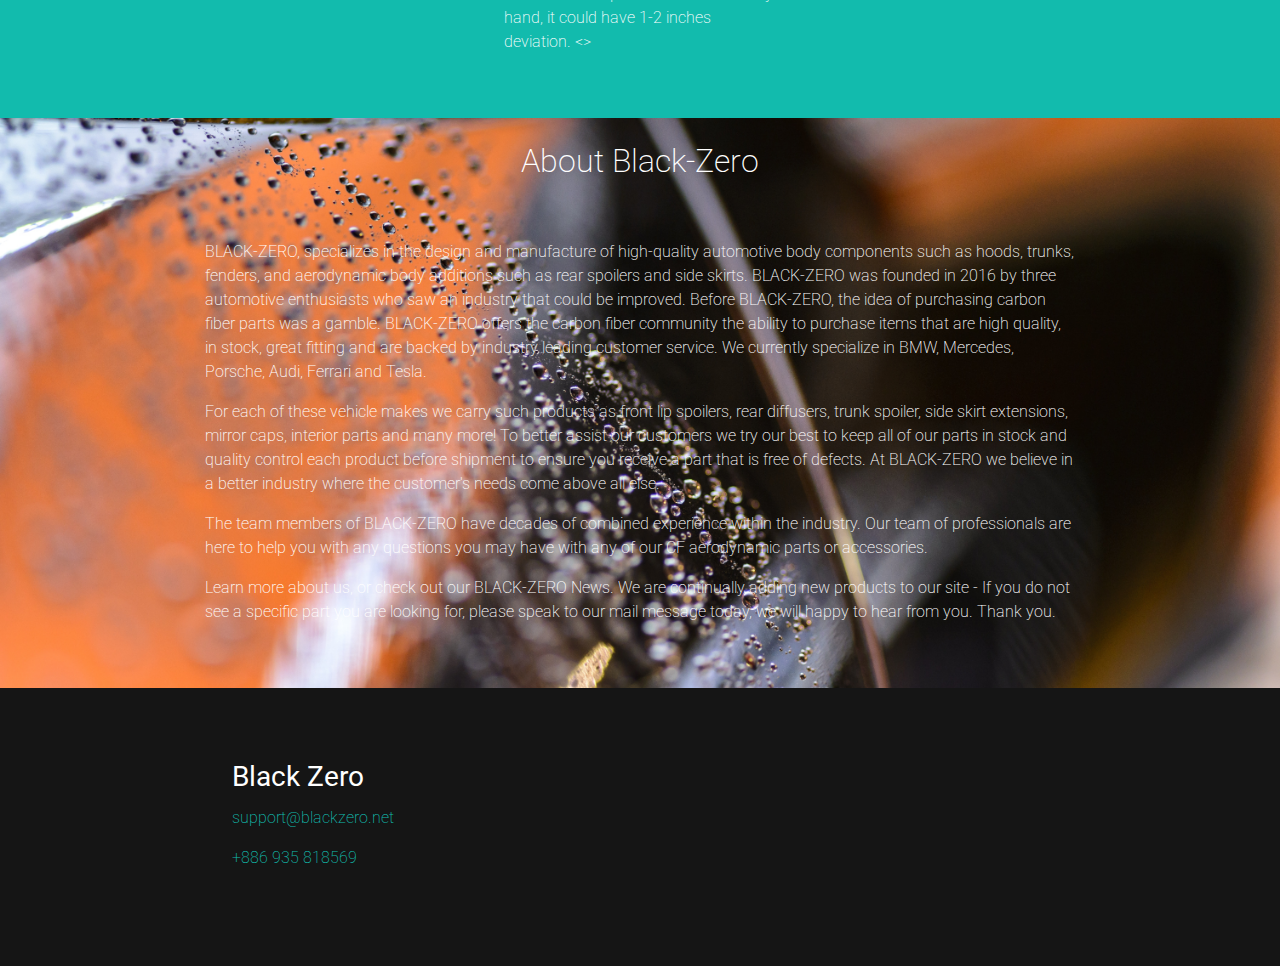
==== commit be0ad0bf: "Update index.html" ====
--- a/index.html
+++ b/index.html
@@ -54,8 +54,14 @@
     <div class="container my-auto">
       <div class="row">
         <div class="col-md-8 p-3 text-white">
-          <h2 class="mb-4">Our Mission</h2>
-          <p class="lead"><i>Lorem ipsum dolor sit amet,&nbsp;<br>consectetur adipisici elit,&nbsp;<br>sed eiusmod tempor incidunt&nbsp;<br>ut labore et dolore magna aliqua.</i></p>
+          <h2 class="mb-4">"One Goal, One Focus" - Aerodynamic Parts and Accessories</h2>
+          <p class="lead"><i>
+            Welcome to BLACK-ZERO, the manufacture and developer for exterior and interior parts for your vehicle, such as BMW, Mercedes, Porsche, Audi, Ferrari, and Tesla. Our unique stance in the auto industry allows us to provide the best carbon fiber parts and service possible.
+            <br>
+            We are able to hone our production methods and tolerances which in turn produces the best quality and fitting parts for your vehicle. All employees at BLACK-ZERO are car enthusiasts who have installed nearly all of our own parts which gives us hands on experience of how to properly install them, which we can pass on to our customers. 
+            <br>
+            When you choose BLACK-ZERO as your carbon fiber parts you are getting an item that is backed by our fitment and quality guarantee, purchase with confidence!
+            </i></p>
         </div>
       </div>
     </div>
@@ -161,7 +167,7 @@
   <div id="what" style="	background-image: url(&quot;assets/img/blur-close-up-dewdrops-drops-248395.jpg&quot;);" class="py-3">
     <div class="container">
       <div class="row text-center">
-        <div class="col-md-10 mx-auto px-4">
+        <div class="col-md-12 mx-auto px-4">
           <!--
           <h2 class="mb-4 text-white">What do we do</h2>
           <div class="row text-left">
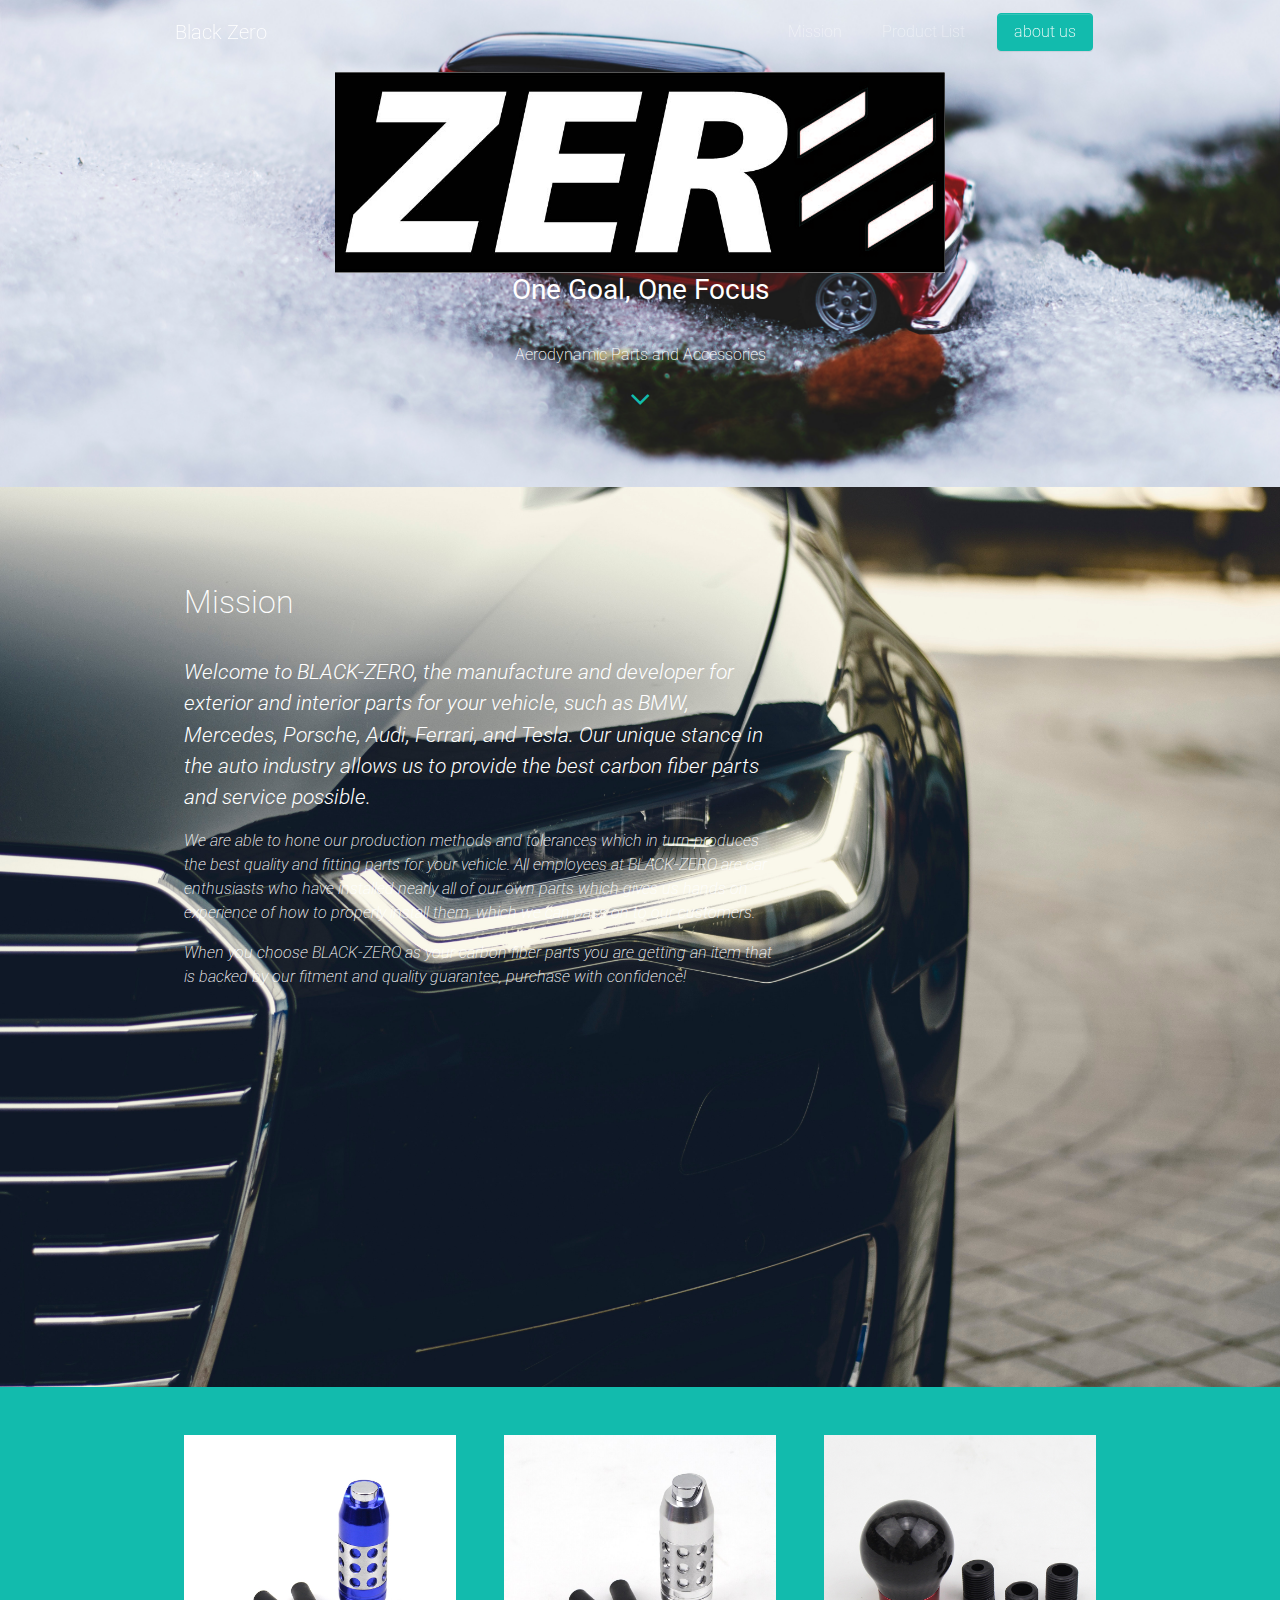
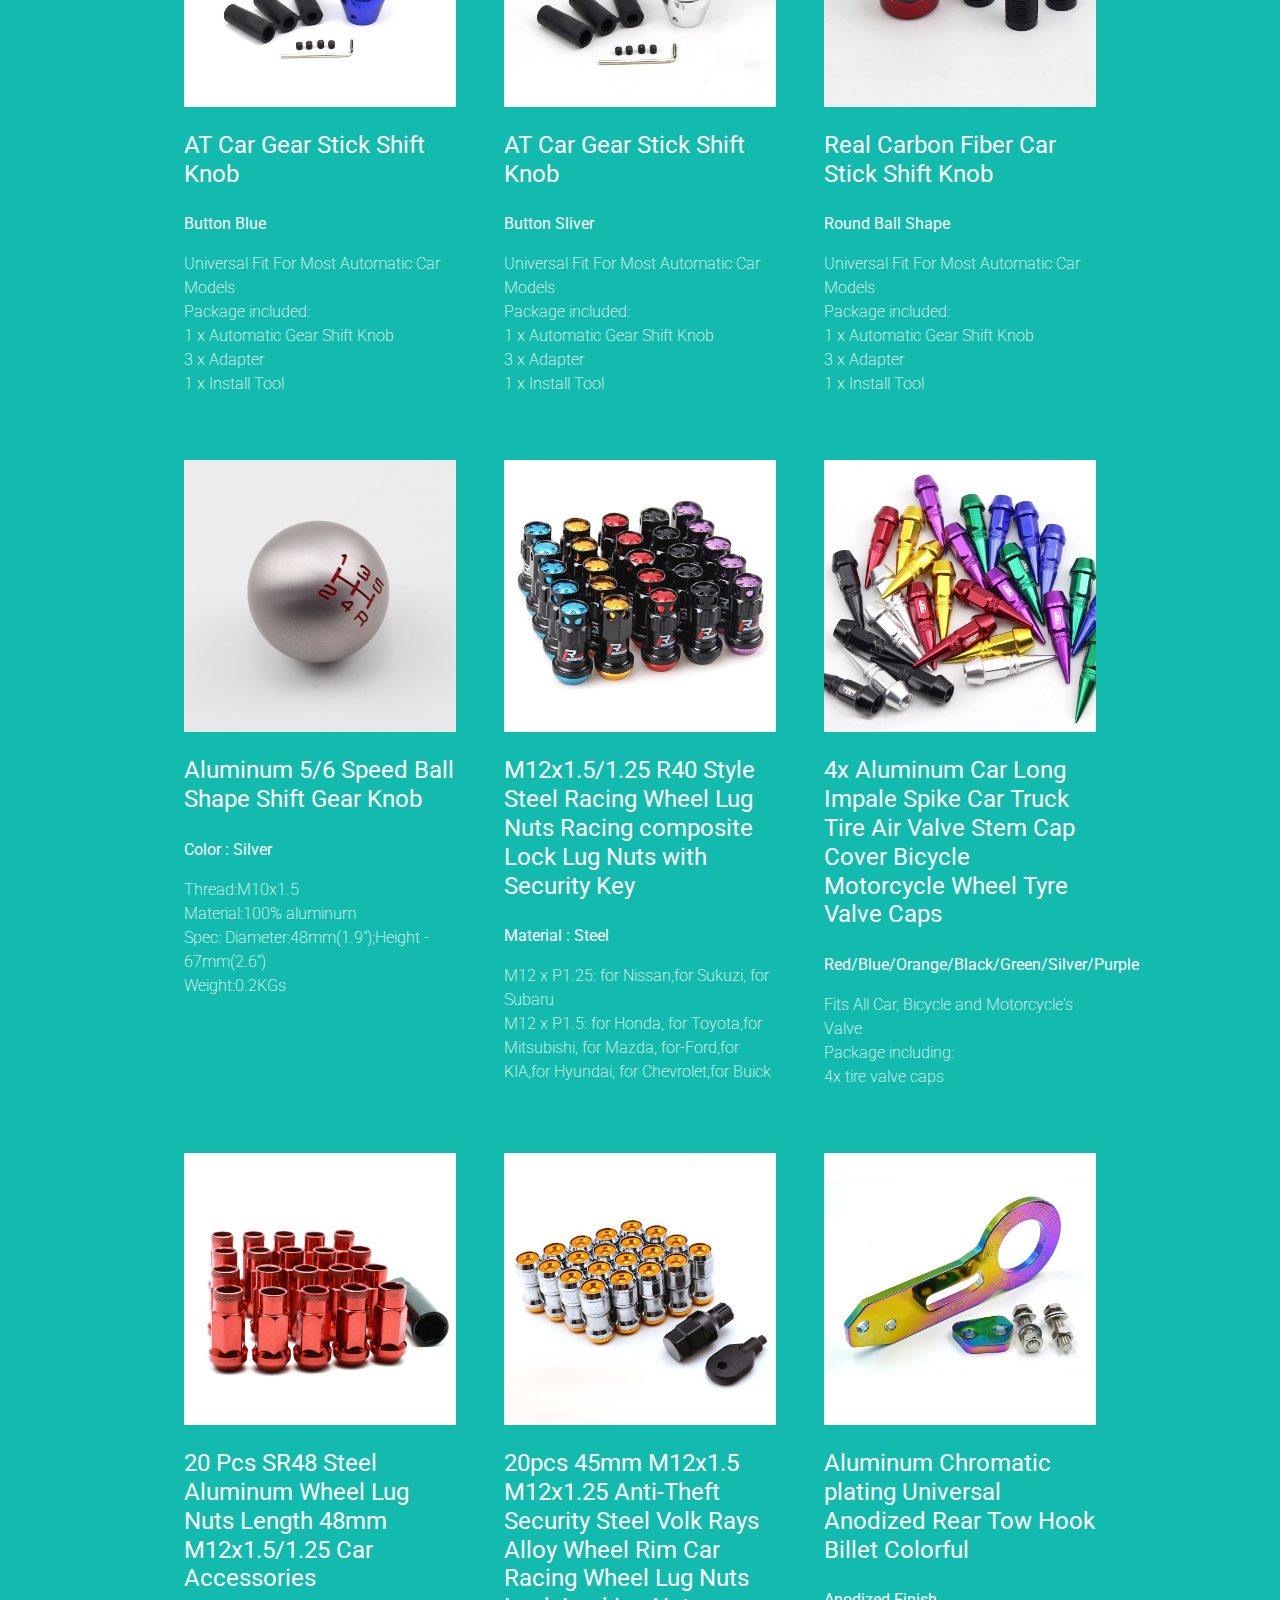
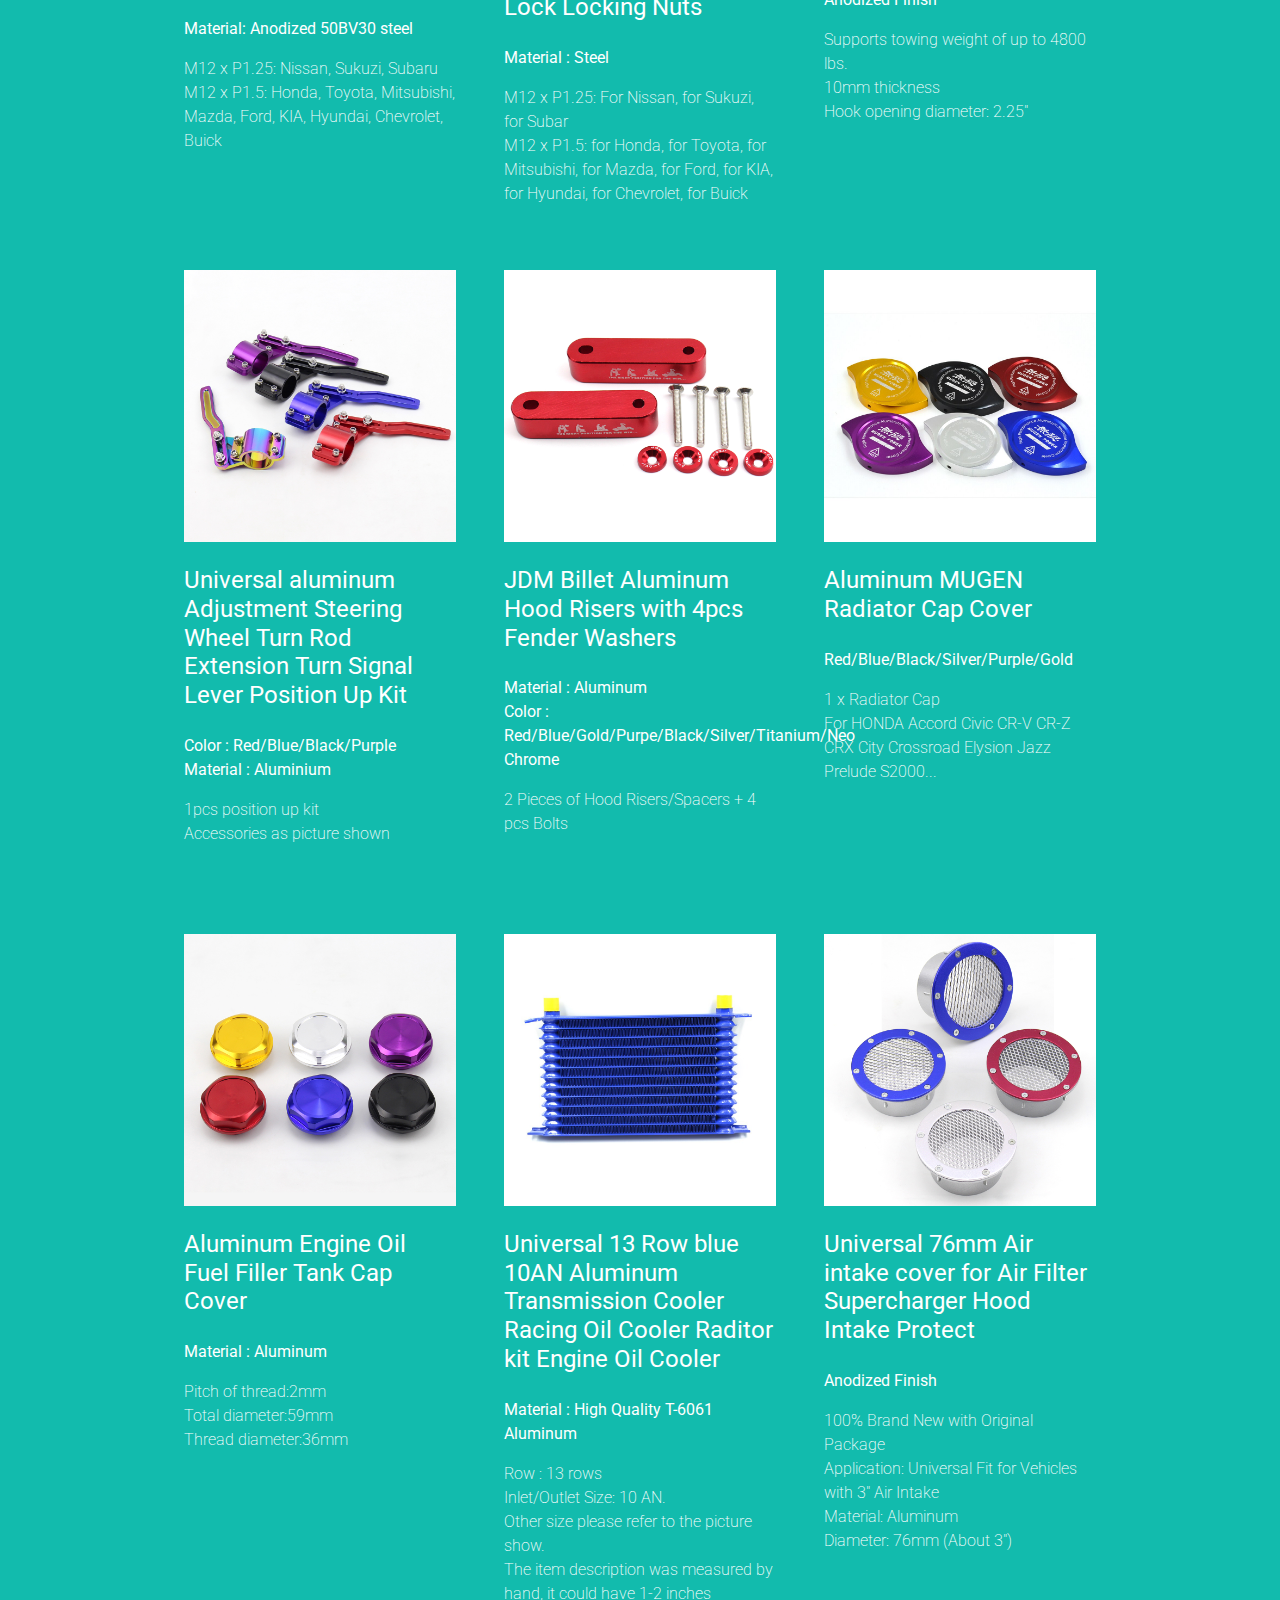
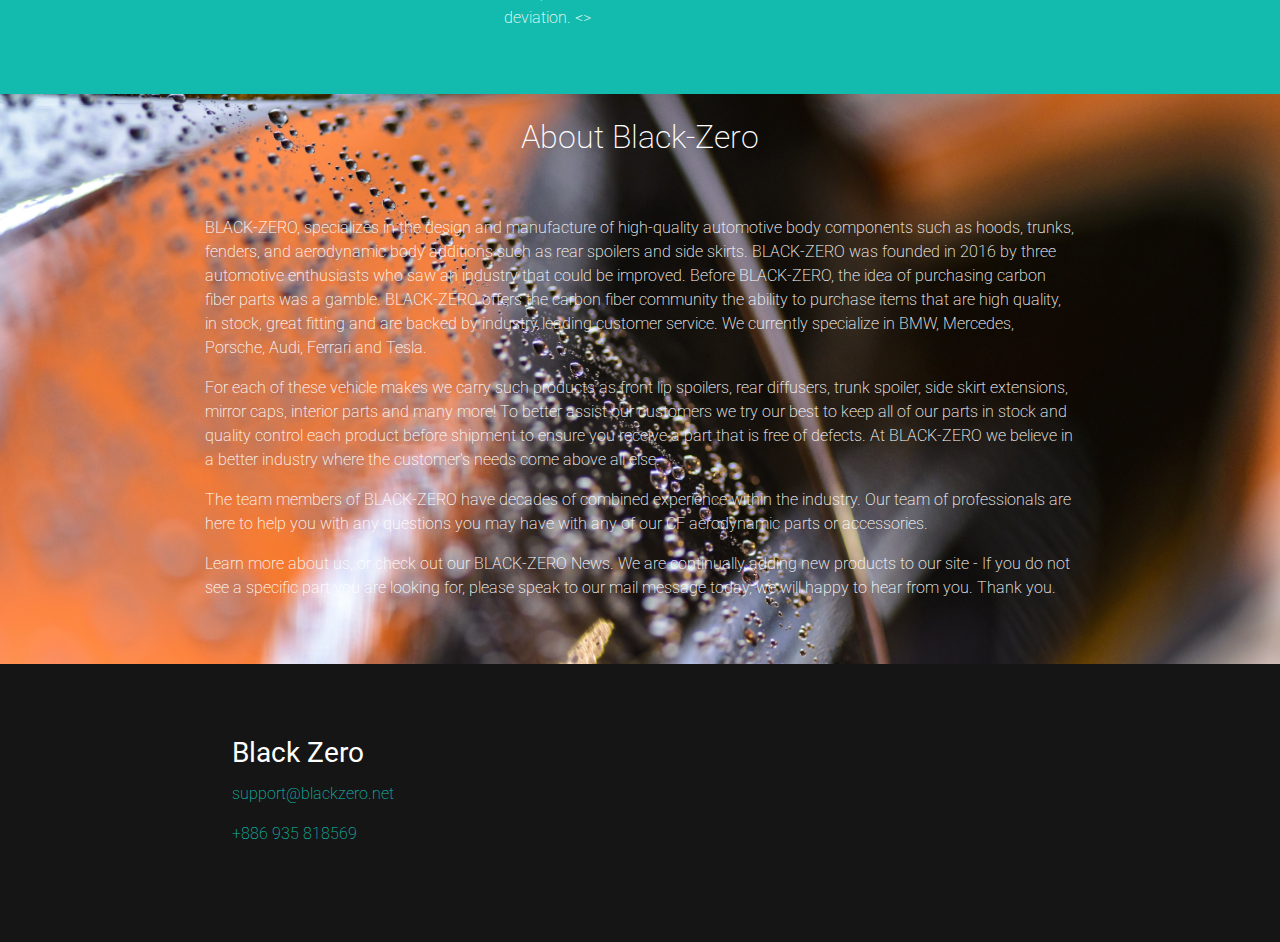
==== commit 3e7cf9e4: "Update index.html" ====
--- a/index.html
+++ b/index.html
@@ -36,8 +36,8 @@
       <div class="row">
         <div class="mx-auto col-lg-8 col-md-8">
           <img class="img-fluid d-block" src="assets/img/Logo.jpg">
-          <h3 class="mb-4 text-white"><b>A hell of a team at your disposal</b></h3>
-          <p class="text-white">Lorem ipsum dolor sit amet, consectetur adipisici elit, sed eiusmod tempor incidunt ut labore et dolore magna aliqua.&nbsp;</p>
+          <h3 class="mb-4 text-white"><b>One Goal, One Focus </b></h3>
+          <p class="text-white">Aerodynamic Parts and Accessories</p>
         </div>
       </div>
     </div>
@@ -54,14 +54,22 @@
     <div class="container my-auto">
       <div class="row">
         <div class="col-md-8 p-3 text-white">
-          <h2 class="mb-4">"One Goal, One Focus" - Aerodynamic Parts and Accessories</h2>
-          <p class="lead"><i>
+          <h2 class="mb-4">Mission</h2>
+          <p class="lead">
+            <i>
             Welcome to BLACK-ZERO, the manufacture and developer for exterior and interior parts for your vehicle, such as BMW, Mercedes, Porsche, Audi, Ferrari, and Tesla. Our unique stance in the auto industry allows us to provide the best carbon fiber parts and service possible.
-            <br>
+            </i>
+          </p>
+          <p>  
+            <i>
             We are able to hone our production methods and tolerances which in turn produces the best quality and fitting parts for your vehicle. All employees at BLACK-ZERO are car enthusiasts who have installed nearly all of our own parts which gives us hands on experience of how to properly install them, which we can pass on to our customers. 
-            <br>
+            </i>  
+          </p>
+          <p>
+            <i>
             When you choose BLACK-ZERO as your carbon fiber parts you are getting an item that is backed by our fitment and quality guarantee, purchase with confidence!
-            </i></p>
+            </i>
+          </p>
         </div>
       </div>
     </div>
